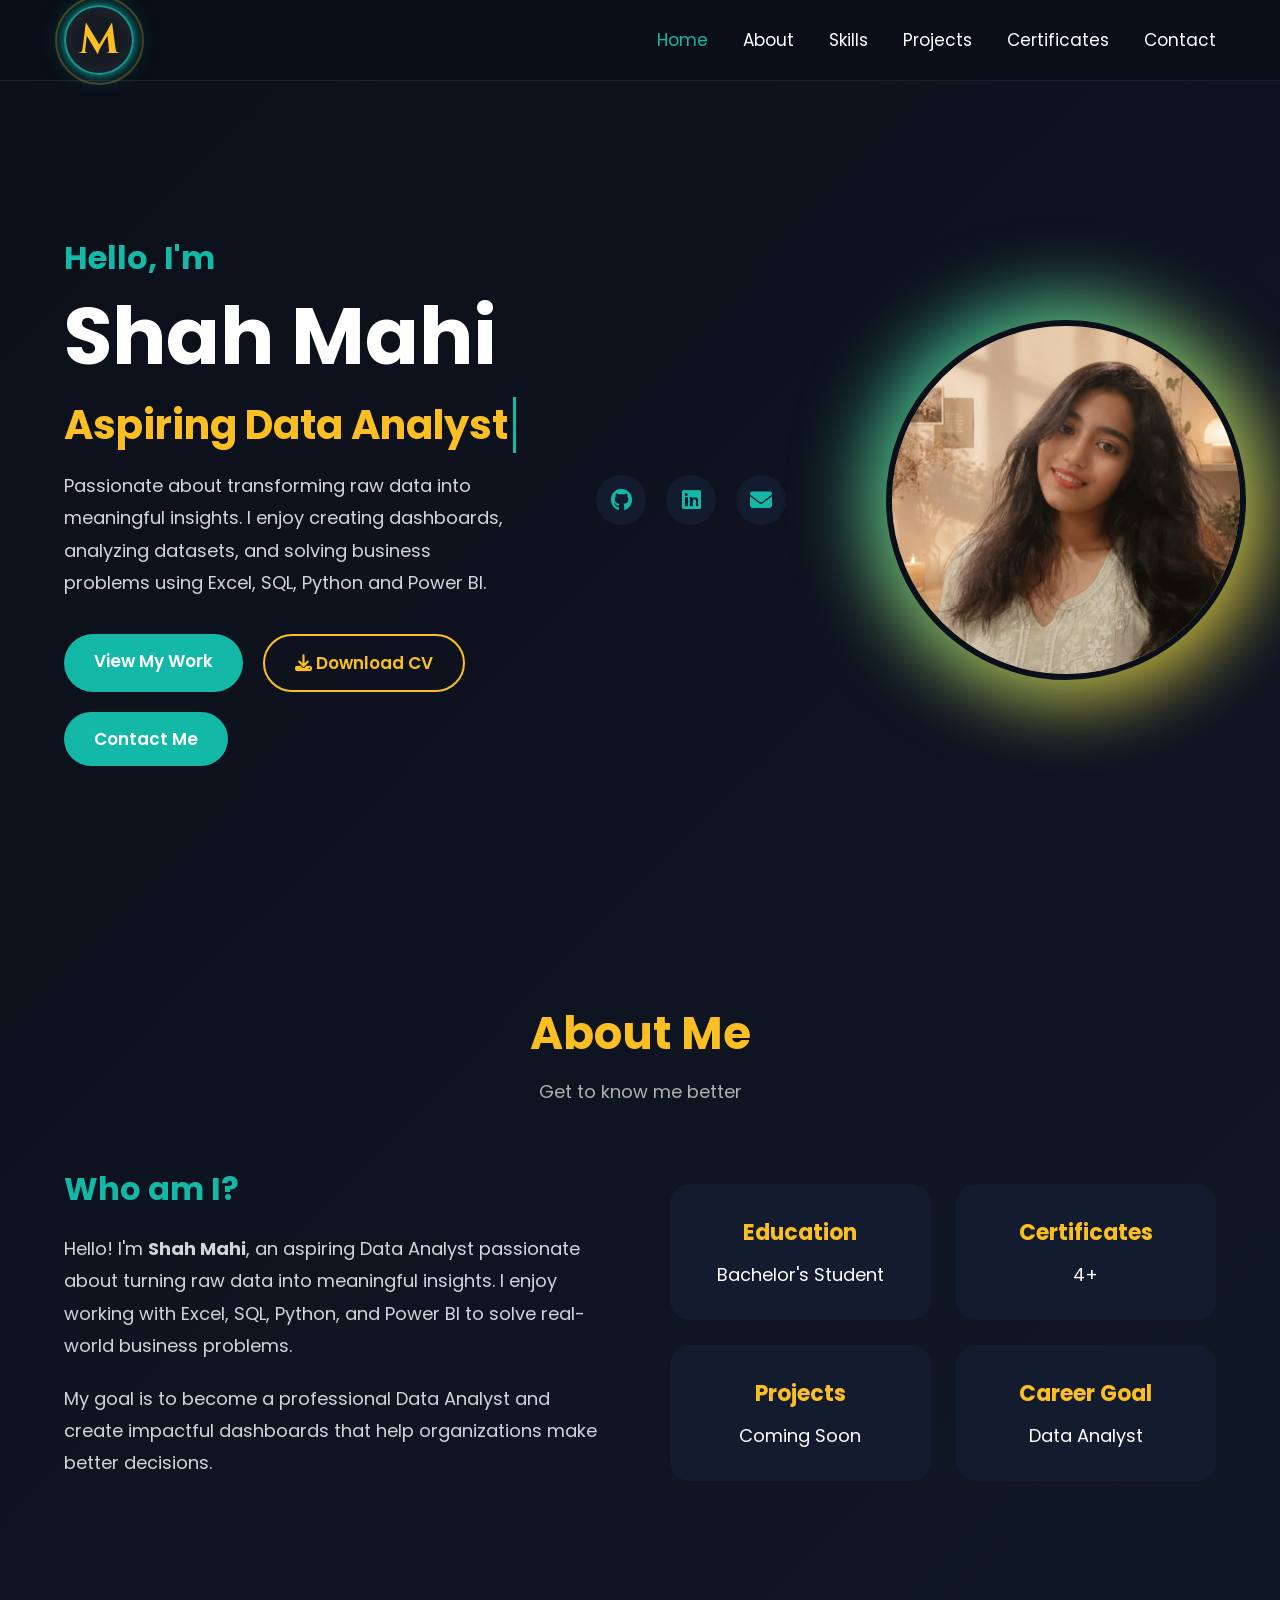
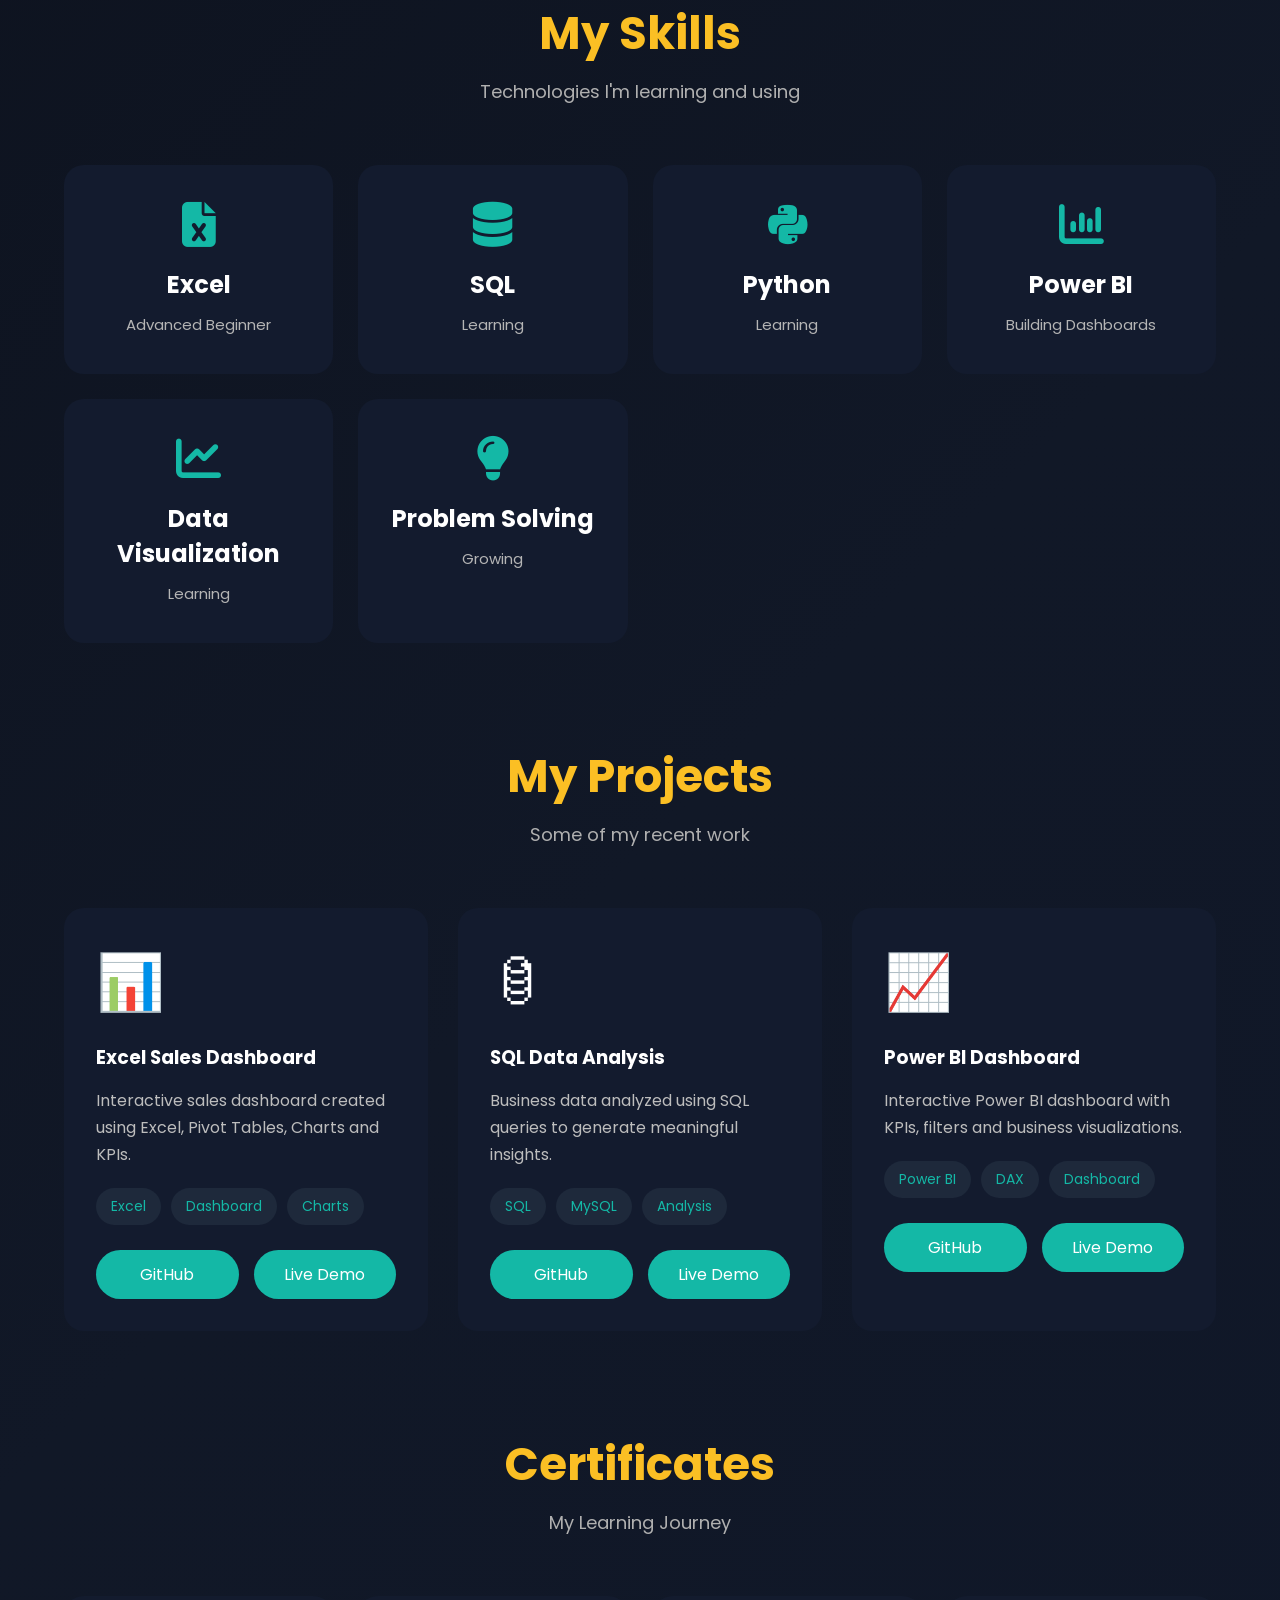
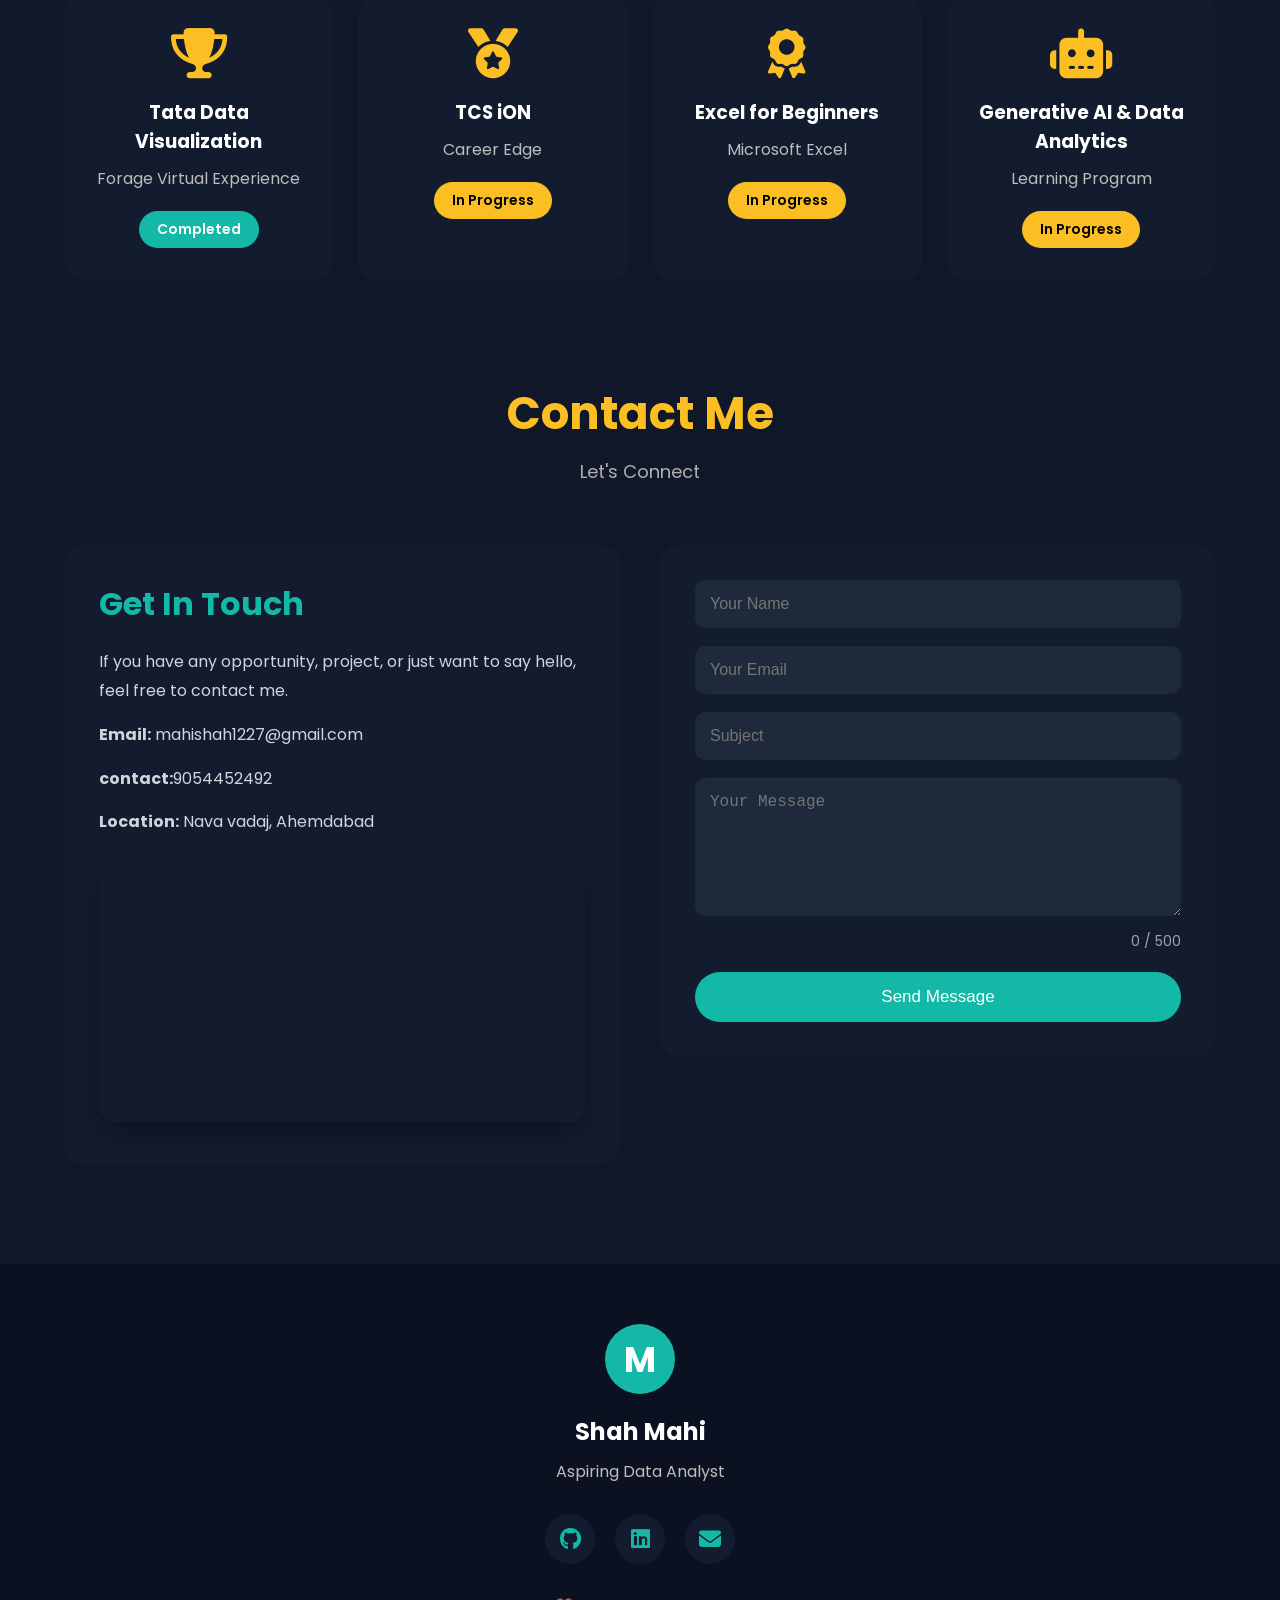
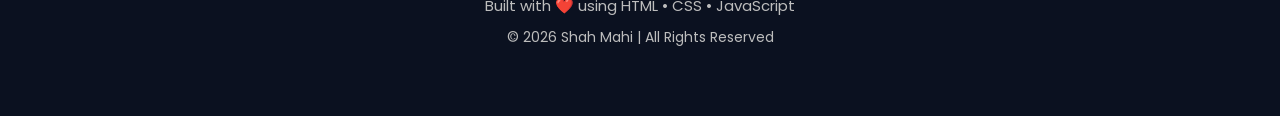
==== index.html @ 9eb61027 "Add files via upload Initial Portfolio" ====
<!DOCTYPE html>
<html lang="en">

<head>
    <link rel="stylesheet"
href="https://cdnjs.cloudflare.com/ajax/libs/font-awesome/6.6.0/css/all.min.css">

    <meta charset="UTF-8">
    <meta name="viewport" content="width=device-width, initial-scale=1.0">

    <title>Shah Mahi | Portfolio</title>
    <link rel="icon" type="image/png" href="favicon.png">

    <link rel="stylesheet" href="style.css">

    <link rel="preconnect" href="https://fonts.googleapis.com">

    <link rel="preconnect" href="https://fonts.gstatic.com" crossorigin>

    <link href="https://fonts.googleapis.com/css2?family=Cinzel:wght@700&family=Poppins:wght@300;400;500;600;700&display=swap" rel="stylesheet">

</head>


<body>
    <!-- ========== LOADER ========== -->

<div id="loader">

    <div class="loader-logo">
        <span>M</span>
    </div>

</div>

<!-- ================= NAVBAR ================= -->

<header>

    <nav>

        <div class="logo">

            <span>M</span>

        </div>

        <ul>

            <li><a href="#home">Home</a></li>

            <li><a href="#about">About</a></li>

            <li><a href="#skills">Skills</a></li>

            <li><a href="#projects">Projects</a></li>

            <li><a href="#certificates">Certificates</a></li>

            <li><a href="#contact">Contact</a></li>

        </ul>

    </nav>

</header>

<!-- ================= HERO ================= -->

<section class="hero" id="home">

    <div class="hero-content">

        <h3>Hello, I'm</h3>

        <h1>Shah Mahi</h1>

        <h2>

            <span id="typing"></span>

        </h2>

        <p>

            Passionate about transforming raw data into meaningful insights.
            I enjoy creating dashboards, analyzing datasets, and solving
            business problems using Excel, SQL, Python and Power BI.

        </p>

        <div class="hero-btn">

            <a href="#projects" class="btn1">

                View My Work

            </a>
            <a href="Shah Mahi_Resume.pdf"
           
            class="btn2"
   download>
   <i class="fa-solid fa-download"></i> Download CV
</a>



            <a href="#contact" class="btn1">

                Contact Me

            </a>

        </div>

    </div>
    <div class="footer-social">

            <a href="https://github.com/MahiShah-01" target="_blank">
                <i class="fa-brands fa-github"></i>
            </a>

            <a href="https://www.linkedin.com/in/mahi-shah-472129420" target="_blank">
                <i class="fa-brands fa-linkedin"></i>
            </a>

            <a href="mailto:mahishah1227@gmail.com">
                <i class="fa-solid fa-envelope"></i>
            </a>

        </div>



    <div class="hero-image">

        <div class="image-box">

            <div class="ring"></div>

            <img src="profile.jpeg" alt="profile">
        

        </div>

    </section>
<!-- ================= ABOUT ================= -->

<section id="about" class="about">

    <div class="section-title">
        <h2>About Me</h2>
        <p>Get to know me better</p>
    </div>

    <div class="about-container">

        <div class="about-text">

            <h3>Who am I?</h3>

            <p>
                Hello! I'm <strong>Shah Mahi</strong>, an aspiring Data Analyst
                passionate about turning raw data into meaningful insights.
                I enjoy working with Excel, SQL, Python, and Power BI to
                solve real-world business problems.
            </p>

            <p>
                My goal is to become a professional Data Analyst and create
                impactful dashboards that help organizations make better
                decisions.
            </p>

        </div>

        <div class="about-info">

            <div class="info-card">
                <h4>Education</h4>
                <p>Bachelor's Student</p>
            </div>

            <div class="info-card">
                <h4>Certificates</h4>
                <p>4+</p>
            </div>

            <div class="info-card">
                <h4>Projects</h4>
                <p>Coming Soon</p>
            </div>

            <div class="info-card">
                <h4>Career Goal</h4>
                <p>Data Analyst</p>
            </div>

        </div>

    </div>

</section>

<!-- ================= SKILLS ================= -->

<section id="skills" class="skills">

    <div class="section-title">
        <h2>My Skills</h2>
        <p>Technologies I'm learning and using</p>
    </div>

    <div class="skills-container">

        <div class="skill-card">
            <i class="fa-solid fa-file-excel"></i>
            <h3>Excel</h3>
            <span>Advanced Beginner</span>
        </div>

        <div class="skill-card">
            <i class="fa-solid fa-database"></i>
            <h3>SQL</h3>
            <span>Learning</span>
        </div>

        <div class="skill-card">
            <i class="fa-brands fa-python"></i>
            <h3>Python</h3>
            <span>Learning</span>
        </div>

        <div class="skill-card">
            <i class="fa-solid fa-chart-column"></i>
            <h3>Power BI</h3>
            <span>Building Dashboards</span>
        </div>

        <div class="skill-card">
            <i class="fa-solid fa-chart-line"></i>
            <h3>Data Visualization</h3>
            <span>Learning</span>
        </div>

        <div class="skill-card">
            <i class="fa-solid fa-lightbulb"></i>
            <h3>Problem Solving</h3>
            <span>Growing</span>
        </div>

    </div>

</section>
<!-- ================= PROJECTS ================= -->

<section id="projects" class="projects">

    <div class="section-title">
        <h2>My Projects</h2>
        <p>Some of my recent work</p>
    </div>

    <div class="projects-container">

        <div class="project-card">

            <div class="project-icon">
                📊
            </div>

            <h3>Excel Sales Dashboard</h3>

            <p>
                Interactive sales dashboard created using Excel,
                Pivot Tables, Charts and KPIs.
            </p>

            <div class="tech-stack">
                <span>Excel</span>
                <span>Dashboard</span>
                <span>Charts</span>
            </div>

            <div class="project-btns">
                <a href="#">GitHub</a>
                <a href="#">Live Demo</a>
            </div>

        </div>

        <div class="project-card">

            <div class="project-icon">
                🛢
            </div>

            <h3>SQL Data Analysis</h3>

            <p>
                Business data analyzed using SQL queries to
                generate meaningful insights.
            </p>

            <div class="tech-stack">
                <span>SQL</span>
                <span>MySQL</span>
                <span>Analysis</span>
            </div>

            <div class="project-btns">
                <a href="#">GitHub</a>
                <a href="#">Live Demo</a>
            </div>

        </div>

        <div class="project-card">

            <div class="project-icon">
                📈
            </div>

            <h3>Power BI Dashboard</h3>

            <p>
                Interactive Power BI dashboard with KPIs,
                filters and business visualizations.
            </p>

            <div class="tech-stack">
                <span>Power BI</span>
                <span>DAX</span>
                <span>Dashboard</span>
            </div>

            <div class="project-btns">
                <a href="#">GitHub</a>
                <a href="#">Live Demo</a>
            </div>

        </div>

    </div>

</section>
<!-- ================= CERTIFICATES ================= -->
<section id="certificates" class="certificates">

    <div class="section-title">
        <h2>Certificates</h2>
        <p>My Learning Journey</p>
    </div>

    <div class="certificate-container">

        <div class="certificate-card">
            <i class="fa-solid fa-trophy"></i>
            <h3>Tata Data Visualization</h3>
            <p>Forage Virtual Experience</p>
            <span class="badge completed">Completed</span>
        </div>

        <div class="certificate-card">
            <i class="fa-solid fa-medal"></i>
            <h3>TCS iON</h3>
            <p>Career Edge</p>
            <span class="badge progress">In Progress</span>
        </div>

        <div class="certificate-card">
            <i class="fa-solid fa-award"></i>
            <h3>Excel for Beginners</h3>
            <p>Microsoft Excel</p>
            <span class="badge progress">In Progress</span>
        </div>

        <div class="certificate-card">
            <i class="fa-solid fa-robot"></i>
            <h3>Generative AI & Data Analytics</h3>
            <p>Learning Program</p>
            <span class="badge progress">In Progress</span>
        </div>

    </div>

</section>
<!-- ================= CONTACT ================= -->

<section id="contact" class="contact">

    <div class="section-title">
        <h2>Contact Me</h2>
        <p>Let's Connect</p>
    </div>

    <div class="contact-container">

        <div class="contact-info">

            <h3>Get In Touch</h3>

            <p>If you have any opportunity, project, or just want to say hello, feel free to contact me.</p>

            <div class="contact-details">

                <p><strong>Email:</strong> mahishah1227@gmail.com </p>
                <p><strong>contact:</strong>9054452492</p>
                 <p><strong>Location:</strong> Nava vadaj, Ahemdabad</p>

               <div class="contact-map">
                <iframe
    src="https://www.google.com/maps/embed?pb=!1m18!1m12!1m3!1d14683.046063386959!2d72.55509279331186!3d23.069203266254007!2m3!1f0!2f0!3f0!3m2!1i1024!2i768!4f13.1!3m3!1m2!1s0x395e837dd0b01659%3A0x49145d3bc6edefea!2sNava%20Vadaj%2C%20Ahmedabad%2C%20Gujarat!5e0!3m2!1sen!2sin!4v1783709997104!5m2!1sen!2sin"
    width="100%"
    height="250"
    style="border:0; border-radius:15px;"
    allowfullscreen=""
    loading="lazy"
    referrerpolicy="strict-origin-when-cross-origin">
</iframe>

</div>

            </div>

        </div>

        <div class="contact-form">

            <form>

    <input type="text"
           placeholder="Your Name"
           maxlength="40"
           required>

    <input type="email"
           placeholder="Your Email"
           required>

    <input type="text"
           placeholder="Subject"
           maxlength="80"
           required>

    <textarea
        placeholder="Your Message"
        rows="6"
        maxlength="500"
        required></textarea>
        <p id="charCount">0 / 500</p>

    <button type="submit">Send Message</button>

</form>

        </div>

    </div>

</section>

<!-- ================= FOOTER ================= -->

<footer class="footer">

    <div class="footer-content">

        <div class="footer-logo">
            <span>M</span>
        </div>

        <h2>Shah Mahi</h2>

        <p>Aspiring Data Analyst</p>

        <div class="footer-social">

            <a href="https://github.com/MahiShah-01" target="_blank">
                <i class="fa-brands fa-github"></i>
            </a>

            <a href="https://www.linkedin.com/in/mahi-shah-472129420" target="_blank">
                <i class="fa-brands fa-linkedin"></i>
            </a>

            <a href="mailto:mahishah1227@gmail.com">
                <i class="fa-solid fa-envelope"></i>
            </a>

        </div>

        <p class="made">
            Built with ❤️ using HTML • CSS • JavaScript
        </p>

        <p class="copyright">
            © 2026 Shah Mahi | All Rights Reserved
        </p>

    </div>

</footer>
<button id="topBtn">
↑
</button>


<script src="script.js"></script>
</body>

</html>
---- style.css ----
/* ====================================
   GOOGLE FONT
==================================== */

@import url('https://fonts.googleapis.com/css2?family=Cinzel:wght@700&family=Poppins:wght@300;400;500;600;700&display=swap');

/* ====================================
   RESET
==================================== */

*{
    margin:0;
    padding:0;
    box-sizing:border-box;
    scroll-behavior:smooth;
}

body{

    font-family:'Poppins',sans-serif;
    background:#0B0F19;
    color:white;
    overflow-x:hidden;

}

a{

    text-decoration:none;

}

ul{

    list-style:none;

}
/* ====================================
   NAVBAR
==================================== */

header{

    width:100%;
    position:fixed;
    top:0;
    left:0;
    z-index:1000;
    background:rgba(11,15,25,.90);
    backdrop-filter:blur(10px);
     border-bottom:1px solid rgba(255,255,255,.08);

}

nav{

    width:90%;
    margin:auto;
    height:80px;

    display:flex;
    justify-content:space-between;
    align-items:center;

}
.logo span{
    width:70px;
    height:70px;

    display:flex;
    justify-content:center;
    align-items:center;

    font-family:'Cinzel', serif;
    font-size:42px;
    font-weight:700;

    color:#FBBF24;

    border-radius:50%;

    background:rgba(255,255,255,.05);

    border:2px solid rgba(20,184,166,.8);

    backdrop-filter:blur(8px);

    box-shadow:
        0 0 10px rgba(20,184,166,.7),
        0 0 25px rgba(20,184,166,.4),
        inset 0 0 15px rgba(255,255,255,.08);

    transition:.4s ease;
}
.logo span:hover{

    transform:scale(1.08) rotate(8deg);

    color:#fff;

    border-color:#FBBF24;

    box-shadow:
        0 0 15px #14B8A6,
        0 0 35px #14B8A6,
        0 0 55px #FBBF24;

}
.logo span::before{

    content:"";

    position:absolute;

    width:85px;
    height:85px;

    border-radius:50%;

    border:2px solid rgba(251,191,36,.25);

    animation:pulseLogo 2.5s infinite;

}
@keyframes pulseLogo{

    0%{
        transform:scale(1);
        opacity:1;
    }

    100%{
        transform:scale(1.3);
        opacity:0;
    }

}

nav ul{

    display:flex;
    gap:35px;

}

nav ul li a{

    color:white;
    font-size:17px;
    transition:.3s;

}

nav ul li a:hover{

    color:#14B8A6;

}
/* ==========================
   HERO SECTION
========================== */

.hero{
    min-height:100vh;
    width:90%;
    margin:auto;
    display:flex;
    justify-content:space-between;
    align-items:center;
    gap:60px;
    padding-top:100px;
}

.hero-content{
    flex:1;
}

.hero-content h3{
    color:#14B8A6;
    font-size:32px;
    margin-bottom:10px;
}

.hero-content h1{
    font-size:75px;
    line-height:1.1;
    margin-bottom:15px;
}

.hero-content h2{
    color:#FBBF24;
    font-size:40px;
    height:55px;
    margin-bottom:20px;
}

.hero-content p{
    color:#cfcfcf;
    font-size:20px;
    line-height:1.8;
    max-width:650px;
}

.hero-image{
    flex:1;
    display:flex;
    justify-content:center;
}
/* ==========================
   HERO BUTTONS
========================== */

.hero-btn{
    display: flex;
    gap: 20px;
    margin-top: 35px;
    flex-wrap: wrap;
}

.btn1,
.btn2{
    display: inline-block;
    padding: 14px 30px;
    border-radius: 50px;
    font-size: 17px;
    font-weight: 600;
    transition: 0.3s ease;
}

.btn1{
    background: #14B8A6;
    color: white;
}

.btn1:hover{
    background: #0D9488;
    transform: translateY(-3px);
    box-shadow: 0 0 20px rgba(20,184,166,0.6);
}

.btn2{
    border: 2px solid #FBBF24;
    color: #FBBF24;
}

.btn2:hover{
    background: #FBBF24;
    color: #0B0F19;
    transform: translateY(-3px);
    box-shadow: 0 0 20px rgba(251,191,36,0.6);
}
/* ==========================
   HERO SECTION
========================== */

.hero{
    min-height:100vh;
    width:90%;
    margin:auto;
    display:flex;
    justify-content:space-between;
    align-items:center;
    gap:80px;
    padding-top:100px;
}

.hero-content{
    flex:1;
}

.hero-content h3{
    color:#14B8A6;
    font-size:32px;
    margin-bottom:10px;
}

.hero-content h1{
    font-size:80px;
    line-height:1.1;
    margin-bottom:15px;
}

.hero-content h2{
    color:#FBBF24;
    font-size:40px;
    height:55px;
    margin-bottom:20px;
}

.hero-content p{
    color:#d1d5db;
    font-size:18px;
    line-height:1.8;
    max-width:600px;
}
/* ==========================
   HERO IMAGE
========================== */

.hero-image{
    flex:1;
    display:flex;
    justify-content:center;
    align-items:center;
}

.image-box{

    position:relative;
    width:400px;
    height:400px;
}
.ring{

    position:absolute;
    width:100%;
    height:100%;
    border-radius:50%;

    background:linear-gradient(135deg,#14B8A6,#FBBF24);

    filter:blur(35px);

    animation:rotate 8s linear infinite;

}
.image-box img{

    position:absolute;

    width:360px;
    height:360px;

    border-radius:50%;

    object-fit:cover;

    top:20px;
    left:20px;

    border:6px solid #0B0F19;

}
@keyframes rotate{

    from{

        transform:rotate(0deg);

    }

    to{

        transform:rotate(360deg);

    }

}
body{
    background: linear-gradient(135deg,#0B0F19,#111827,#0F172A);
}
/* ==========================
   TYPING TEXT
========================== */

#typing{
    color:#FBBF24;
    border-right:3px solid #14B8A6;
    padding-right:5px;
    white-space:nowrap;
    animation:blink .8s infinite;
}

@keyframes blink{

    50%{
        border-color:transparent;
    }

}
/* ==========================
   HERO ANIMATION
========================== */

.hero-content{
    animation:fadeLeft 1s ease;
}

.hero-image{
    animation:fadeRight 1s ease;
}

@keyframes fadeLeft{

    from{
        opacity:0;
        transform:translateX(-60px);
    }

    to{
        opacity:1;
        transform:translateX(0);
    }

}

@keyframes fadeRight{

    from{
        opacity:0;
        transform:translateX(60px);
    }

    to{
        opacity:1;
        transform:translateX(0);
    }

}
.image-box{
    animation:float 4s ease-in-out infinite;
}

@keyframes float{

    0%{
        transform:translateY(0);
    }

    50%{
        transform:translateY(-15px);
    }

    100%{
        transform:translateY(0);
    }

}
/* ==========================
   ABOUT SECTION
========================== */

.about{

    width:90%;
    margin:100px auto;

}

.section-title{

    text-align:center;
    margin-bottom:60px;

}

.section-title h2{

    font-size:45px;
    color:#FBBF24;
    margin-bottom:10px;

}

.section-title p{

    color:#b0b0b0;
    font-size:18px;

}

.about-container{

    display:flex;
    justify-content:space-between;
    align-items:center;
    gap:60px;
    flex-wrap:wrap;

}

.about-text{

    flex:1;
}

.about-text h3{

    font-size:32px;
    color:#14B8A6;
    margin-bottom:20px;

}

.about-text p{

    font-size:18px;
    line-height:1.8;
    color:#d1d5db;
    margin-bottom:20px;

}
.about-info{

    flex:1;

    display:grid;
    grid-template-columns:repeat(2,1fr);
    gap:25px;

}

.info-card{

    background:#131B2E;
    padding:30px;
    border-radius:20px;
    text-align:center;
    transition:.4s;

    border:2px solid transparent;

}

.info-card h4{

    color:#FBBF24;
    margin-bottom:12px;
    font-size:22px;

}

.info-card p{

    color:white;
    font-size:18px;

}

.info-card:hover{

    transform:translateY(-10px);

    border-color:#14B8A6;

    box-shadow:0 0 25px rgba(20,184,166,.5);

}
.about{

    animation:fadeUp 1s ease;

}

@keyframes fadeUp{

    from{

        opacity:0;
        transform:translateY(60px);

    }

    to{

        opacity:1;
        transform:translateY(0);

    }

}
/* ==========================
   SKILLS SECTION
========================== */

.skills{
    width:90%;
    margin:100px auto;
}

.skills-container{
    display:grid;
    grid-template-columns:repeat(3,1fr);
    gap:30px;
    margin-top:50px;
}

.skill-card{
    background:#131B2E;
    padding: 45px;
    border-radius:20px;
    text-align:center;
    transition:0.4s ease;
    border:2px solid transparent;
}
.skill-card h3{
    color:white;
    font-size:30px;
}
.skill-card:hover{
    transform:translateY(-12px) scale(1.03);
    border:2px solid #14B8A6;
    box-shadow:
        0 0 20px rgba(20,184,166,.5),
        0 0 40px rgba(251,191,36,.2);
}

/*=========================
      PROJECTS
==========================*/

.projects{
    width:90%;
    margin:100px auto;
}

.projects-container{
    display:grid;
    grid-template-columns:repeat(auto-fit,minmax(320px,1fr));
    gap:30px;
}

.project-card{

    background:#131B2E;
    padding:30px;
    border-radius:20px;
    transition:.4s;
    border:2px solid transparent;

}

.project-card:hover{

    transform:translateY(-10px);
    border-color:#14B8A6;
    box-shadow:0 0 25px rgba(20,184,166,.35);

}

.project-icon{

    font-size:55px;
    margin-bottom:20px;

}

.project-card h3{

    color:white;
    margin-bottom:15px;

}

.project-card p{

    color:#bdbdbd;
    line-height:1.7;

}

.tech-stack{

    display:flex;
    flex-wrap:wrap;
    gap:10px;
    margin:20px 0;

}

.tech-stack span{

    background:#1E293B;
    color:#14B8A6;
    padding:8px 15px;
    border-radius:30px;
    font-size:14px;

}

.project-btns{

    display:flex;
    gap:15px;
    margin-top:25px;

}

.project-btns a{

    flex:1;
    text-align:center;
    text-decoration:none;
    padding:12px;
    border-radius:30px;
    background:#14B8A6;
    color:white;
    transition:.3s;

}

.project-btns a:hover{

    background:#FBBF24;
    color:black;

}
/* ==========================
   CONTACT SECTION
========================== */

.contact{
    width:90%;
    margin:100px auto;
}

.contact-container{
    display:flex;
    justify-content:space-between;
    gap:50px;
    flex-wrap:wrap;
}

.contact-info,
.contact-form{
    flex:1;
}

.contact-info h3{
    color:#FBBF24;
    font-size:32px;
    margin-bottom:20px;
}

.contact-info p{
    color:#d1d5db;
    line-height:1.8;
    margin-bottom:15px;
}

.contact-form input,
.contact-form textarea{

    width:100%;
    padding:15px;
    margin-bottom:20px;
    border:none;
    outline:none;
    border-radius:10px;
    background:#131B2E;
    color:white;

}

.contact-form button{

    background:#14B8A6;
    color:white;
    border:none;
    padding:15px 35px;
    border-radius:50px;
    cursor:pointer;
    font-size:16px;
    transition:.3s;

}

.contact-form button:hover{

    background:#FBBF24;
    color:#0B0F19;

}
/* ==========================
   FOOTER
========================== */

footer{

    text-align:center;
    padding:40px;
    background:#131B2E;
    margin-top:80px;

}

footer h2{

    color:#FBBF24;
    margin-bottom:10px;

}

footer p{

    color:#cfcfcf;
    margin:8px 0;

}
/* ==========================
   BACK TO TOP BUTTON
========================== */

#topBtn{

    position:fixed;

    bottom:30px;
    right:30px;

    width:50px;
    height:50px;

    border:none;
    border-radius:50%;

    background:#14B8A6;
    color:white;

    font-size:22px;

    cursor:pointer;

    display:none;

    transition:.4s;

    z-index:999;

    box-shadow:0 0 20px rgba(20,184,166,.5);

}

#topBtn:hover{

    background:#FBBF24;

    color:#0B0F19;

    transform:scale(1.1);

}
nav ul li a.active{

    color:#14B8A6;

}
.btn1:active,
.btn2:active{

    transform:scale(.95);

}
/* ==========================
   RESPONSIVE
========================== */

@media (max-width:992px){

    .hero{
        flex-direction:column-reverse;
        text-align:center;
        padding-top:120px;
    }

    .hero-content p{
        margin:auto;
    }

    .about-container,
    .contact-container{
        flex-direction:column;
    }

    .skills-container,
    .projects-container,
    .certificate-container{
        grid-template-columns:1fr;
    }

    nav ul{
        gap:18px;
    }

    .hero-content h1{
        font-size:55px;
    }

    .hero-content h2{
        font-size:30px;
    }

    .image-box{
        width:300px;
        height:300px;
    }

    .image-box img{
        width:260px;
        height:260px;
    }

}
#charCount{
    text-align:right;
    color:#9CA3AF;
    font-size:14px;
    margin-top:-10px;
    margin-bottom:20px;
}
.contact-info iframe{
    width:100%;
    height:250px;
    border:none;
    border-radius:15px;
    margin-top:20px;
    box-shadow:0 10px 25px rgba(0,0,0,0.3);
}
/*=========================
        FOOTER
==========================*/

.footer{

    background:#0B1120;
    padding:60px 20px;
    text-align:center;

}

.footer-logo{

    width:70px;
    height:70px;
    margin:auto;
    border-radius:50%;
    background:#14B8A6;

    display:flex;
    justify-content:center;
    align-items:center;

    font-size:35px;
    font-weight:bold;
    color:white;
    margin-bottom:20px;

}

.footer h2{

    color:white;
    margin-bottom:10px;

}

.footer p{

    color:#bdbdbd;

}

.footer-social{

    display:flex;
    justify-content:center;
    gap:20px;
    margin:30px 0;

}

.footer-social a{

    width:50px;
    height:50px;
    border-radius:50%;
    background:#131B2E;

    display:flex;
    justify-content:center;
    align-items:center;

    color:#14B8A6;
    font-size:22px;

    transition:.3s;

}

.footer-social a:hover{

    background:#14B8A6;
    color:white;
    transform:translateY(-6px);

}

.made{

    margin-top:20px;
    font-size:15px;

}

.copyright{

    margin-top:10px;
    font-size:14px;

}
/*==========================
        LOADER
==========================*/

#loader{

    position:fixed;

    top:0;

    left:0;

    width:100%;

    height:100vh;

    background:#090f1d;

    display:flex;

    justify-content:center;

    align-items:center;

    z-index:9999;

    transition:opacity .8s ease;

}

.loader-logo{

    width:130px;

    height:130px;

    border-radius:50%;

    border:3px solid #14b8a6;

    display:flex;

    justify-content:center;

    align-items:center;

    box-shadow:
    0 0 20px #14b8a6,
    0 0 45px rgba(20,184,166,.6);

    animation:pulse 2s infinite;

}

.loader-logo span{

    font-size:70px;

    font-weight:700;

    color:#fbbf24;

}

@keyframes pulse{

    0%{

        transform:scale(1);

    }

    50%{

        transform:scale(1.1);

    }

    100%{

        transform:scale(1);

    }

}
/* ==========================
   SKILLS
========================== */

.skills{
    width:90%;
    margin:100px auto;
}

.skills-container{
    display:grid;
    grid-template-columns:repeat(auto-fit,minmax(220px,1fr));
    gap:25px;
}

.skill-card{

    background:#131B2E;
    padding:35px 20px;
    border-radius:20px;
    text-align:center;
    transition:.4s;
    border:2px solid transparent;

}

.skill-card i{

    font-size:45px;
    color:#14B8A6;
    margin-bottom:20px;

}

.skill-card h3{

    font-size:24px;
    margin-bottom:10px;
    color:#fff;

}

.skill-card span{

    color:#b5b5b5;
    font-size:15px;

}

.skill-card:hover{

    transform:translateY(-10px);
    border-color:#14B8A6;
    box-shadow:0 0 25px rgba(20,184,166,.45);

}

.skill-card:hover i{

    color:#FBBF24;
    transform:scale(1.15);
}
.hero-social{

    display:flex;
    gap:20px;
    margin-top:35px;

}

.hero-social a{

    width:50px;
    height:50px;

    display:flex;
    justify-content:center;
    align-items:center;

    border-radius:50%;
    background:#131B2E;

    color:#14B8A6;
    font-size:22px;

    transition:.4s;

}

.hero-social a:hover{

    background:#14B8A6;
    color:white;
    transform:translateY(-8px);
    box-shadow:0 0 20px rgba(20,184,166,.5);

}
/*=========================
    CERTIFICATES
==========================*/

.certificates{
    width:90%;
    margin:100px auto;
}

.certificate-container{
    display:grid;
    grid-template-columns:repeat(auto-fit,minmax(260px,1fr));
    gap:25px;
}

.certificate-card{

    background:#131B2E;
    padding:30px;
    border-radius:20px;
    text-align:center;
    transition:.4s;
    border:2px solid transparent;

}

.certificate-card:hover{

    transform:translateY(-10px);
    border-color:#FBBF24;
    box-shadow:0 0 25px rgba(251,191,36,.35);

}

.certificate-card i{

    font-size:50px;
    color:#FBBF24;
    margin-bottom:20px;

}

.certificate-card h3{

    color:white;
    margin-bottom:10px;

}

.certificate-card p{

    color:#bdbdbd;
    margin-bottom:20px;

}

.badge{

    display:inline-block;
    padding:8px 18px;
    border-radius:30px;
    font-size:14px;
    font-weight:600;

}

.completed{

    background:#14B8A6;
    color:white;

}

.progress{

    background:#FBBF24;
    color:black;

}
/*=========================
        CONTACT
==========================*/

.contact{
    width:90%;
    margin:100px auto;
}

.contact-container{

    display:grid;
    grid-template-columns:repeat(auto-fit,minmax(350px,1fr));
    gap:40px;
    align-items:start;

}

.contact-info{

    background:#131B2E;
    padding:35px;
    border-radius:20px;

}

.contact-info h3{

    color:#14B8A6;
    margin-bottom:20px;

}

.contact-info p{

    color:#d1d5db;
    line-height:1.8;
    margin-bottom:15px;

}

.contact-form{

    background:#131B2E;
    padding:35px;
    border-radius:20px;

}

.contact-form input,
.contact-form textarea{

    width:100%;
    padding:15px;
    margin-bottom:18px;
    border:none;
    border-radius:10px;
    background:#1E293B;
    color:white;
    font-size:16px;
    outline:none;

}

.contact-form input:focus,
.contact-form textarea:focus{

    border:2px solid #14B8A6;

}

.contact-form button{

    width:100%;
    padding:15px;
    border:none;
    border-radius:30px;
    background:#14B8A6;
    color:white;
    font-size:17px;
    cursor:pointer;
    transition:.3s;

}

.contact-form button:hover{

    background:#FBBF24;
    color:black;

}
/*=========================
      RESPONSIVE
==========================*/

@media (max-width:768px){

nav{

    flex-direction:column;
    gap:20px;

}

nav ul{

    flex-wrap:wrap;
    justify-content:center;

}

.hero{

    flex-direction:column-reverse;
    text-align:center;
    padding-top:120px;

}

.hero-btn{

    justify-content:center;
    flex-wrap:wrap;

}

.hero-social{

    justify-content:center;

}

.about-container,
.contact-container{

    grid-template-columns:1fr;

}

.projects-container,
.skills-container,
.certificate-container{

    grid-template-columns:1fr;

}

}
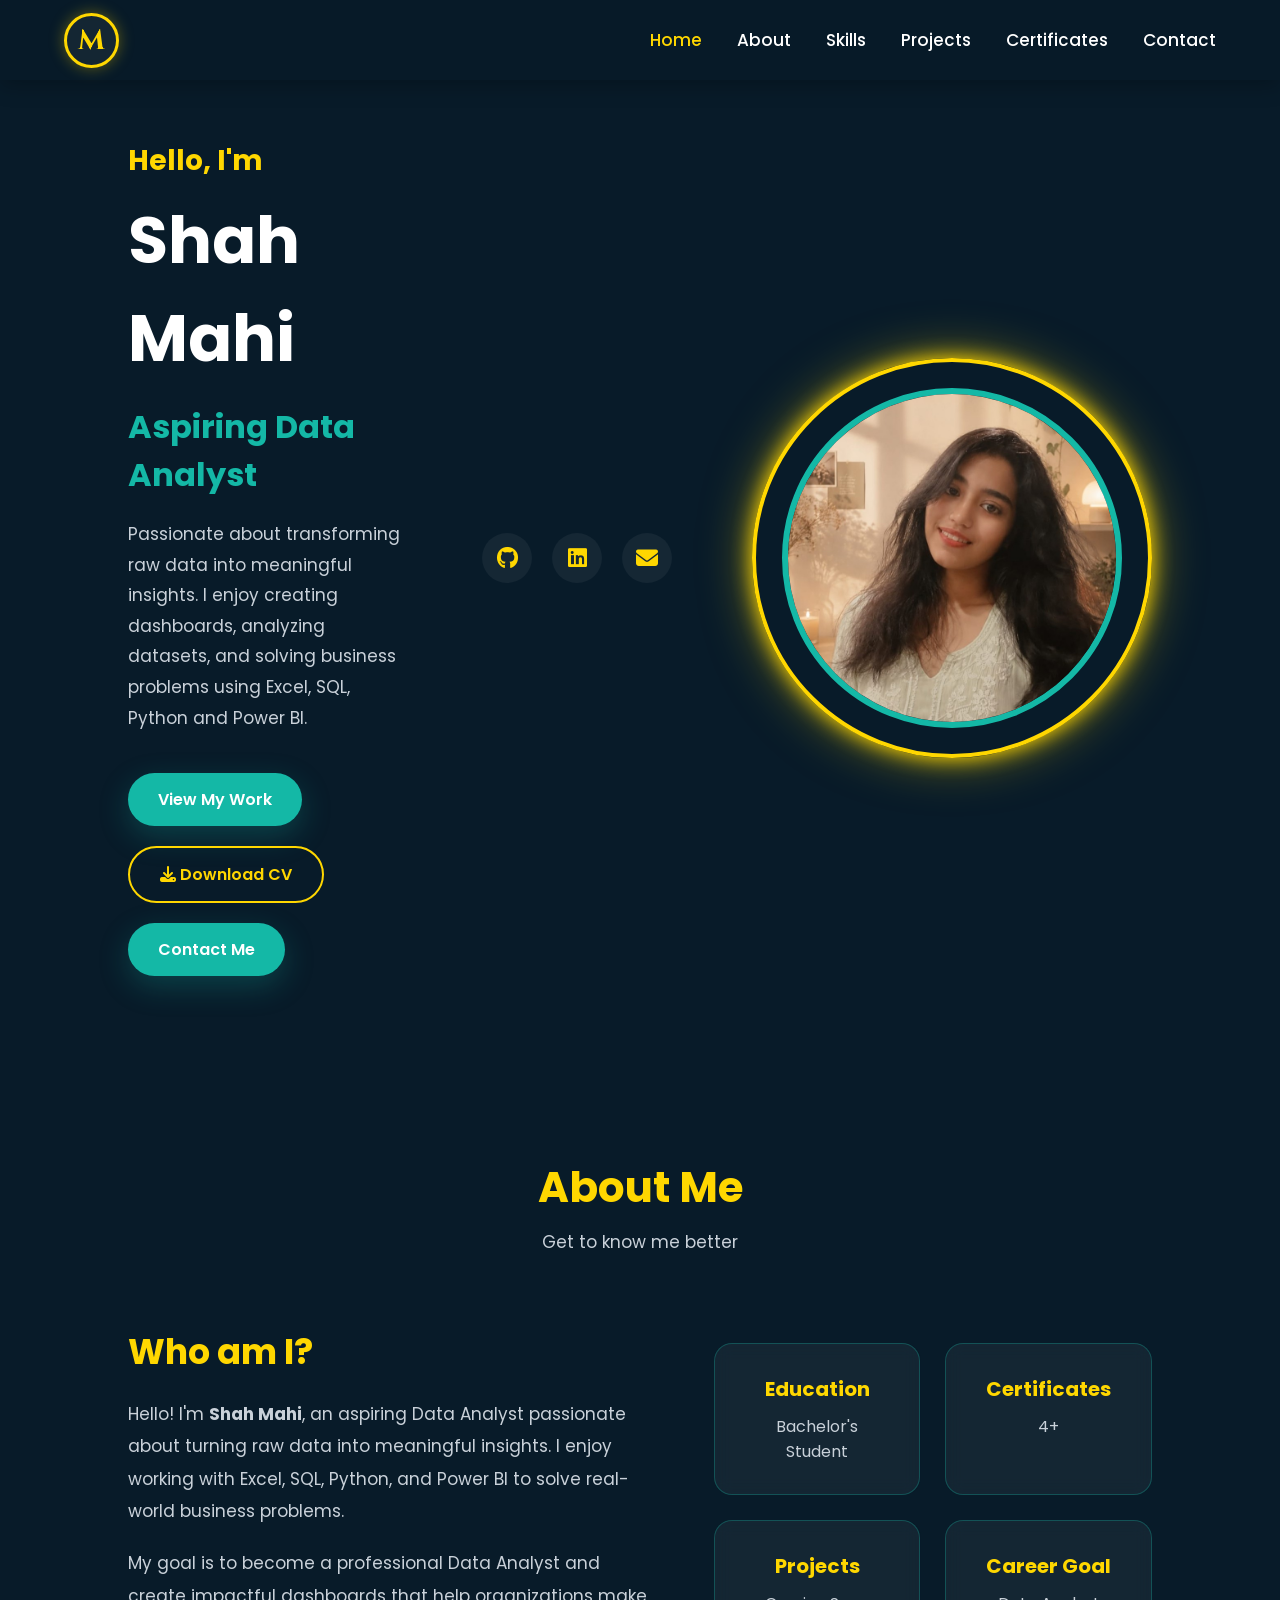
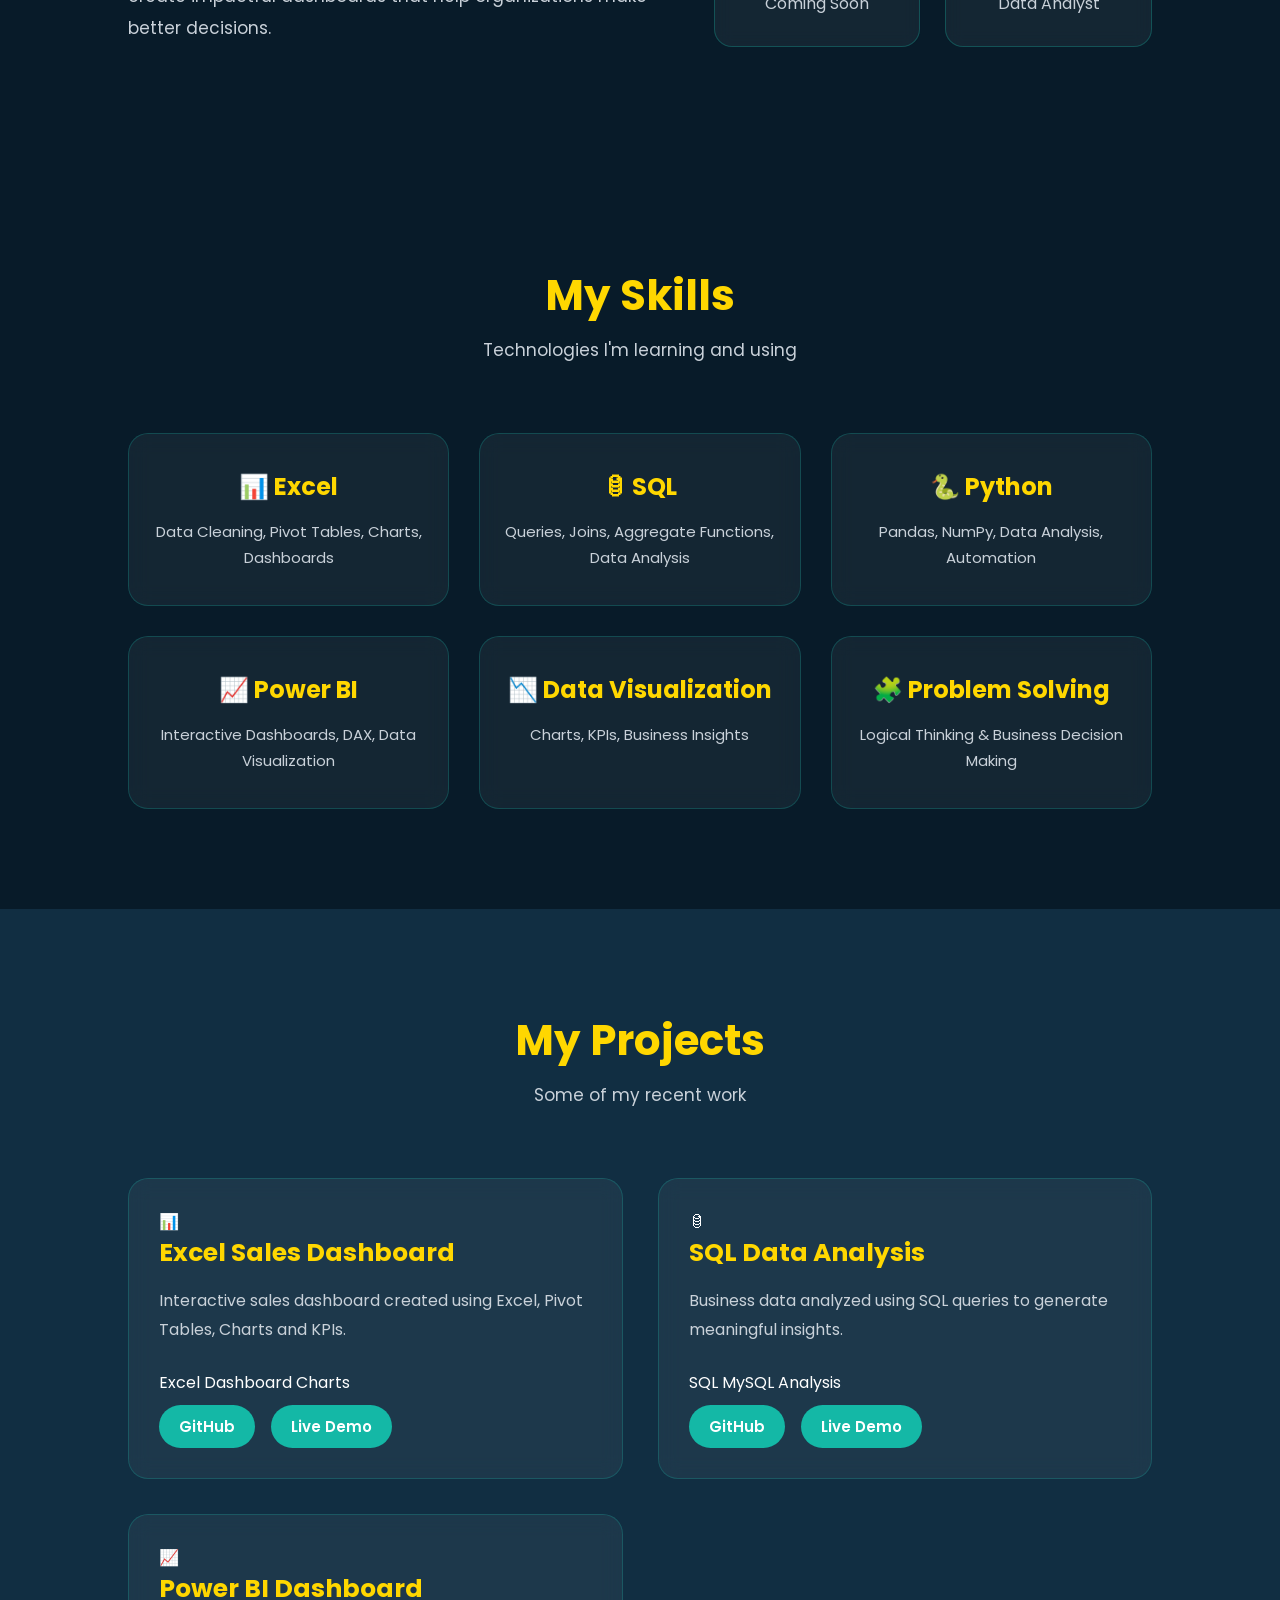
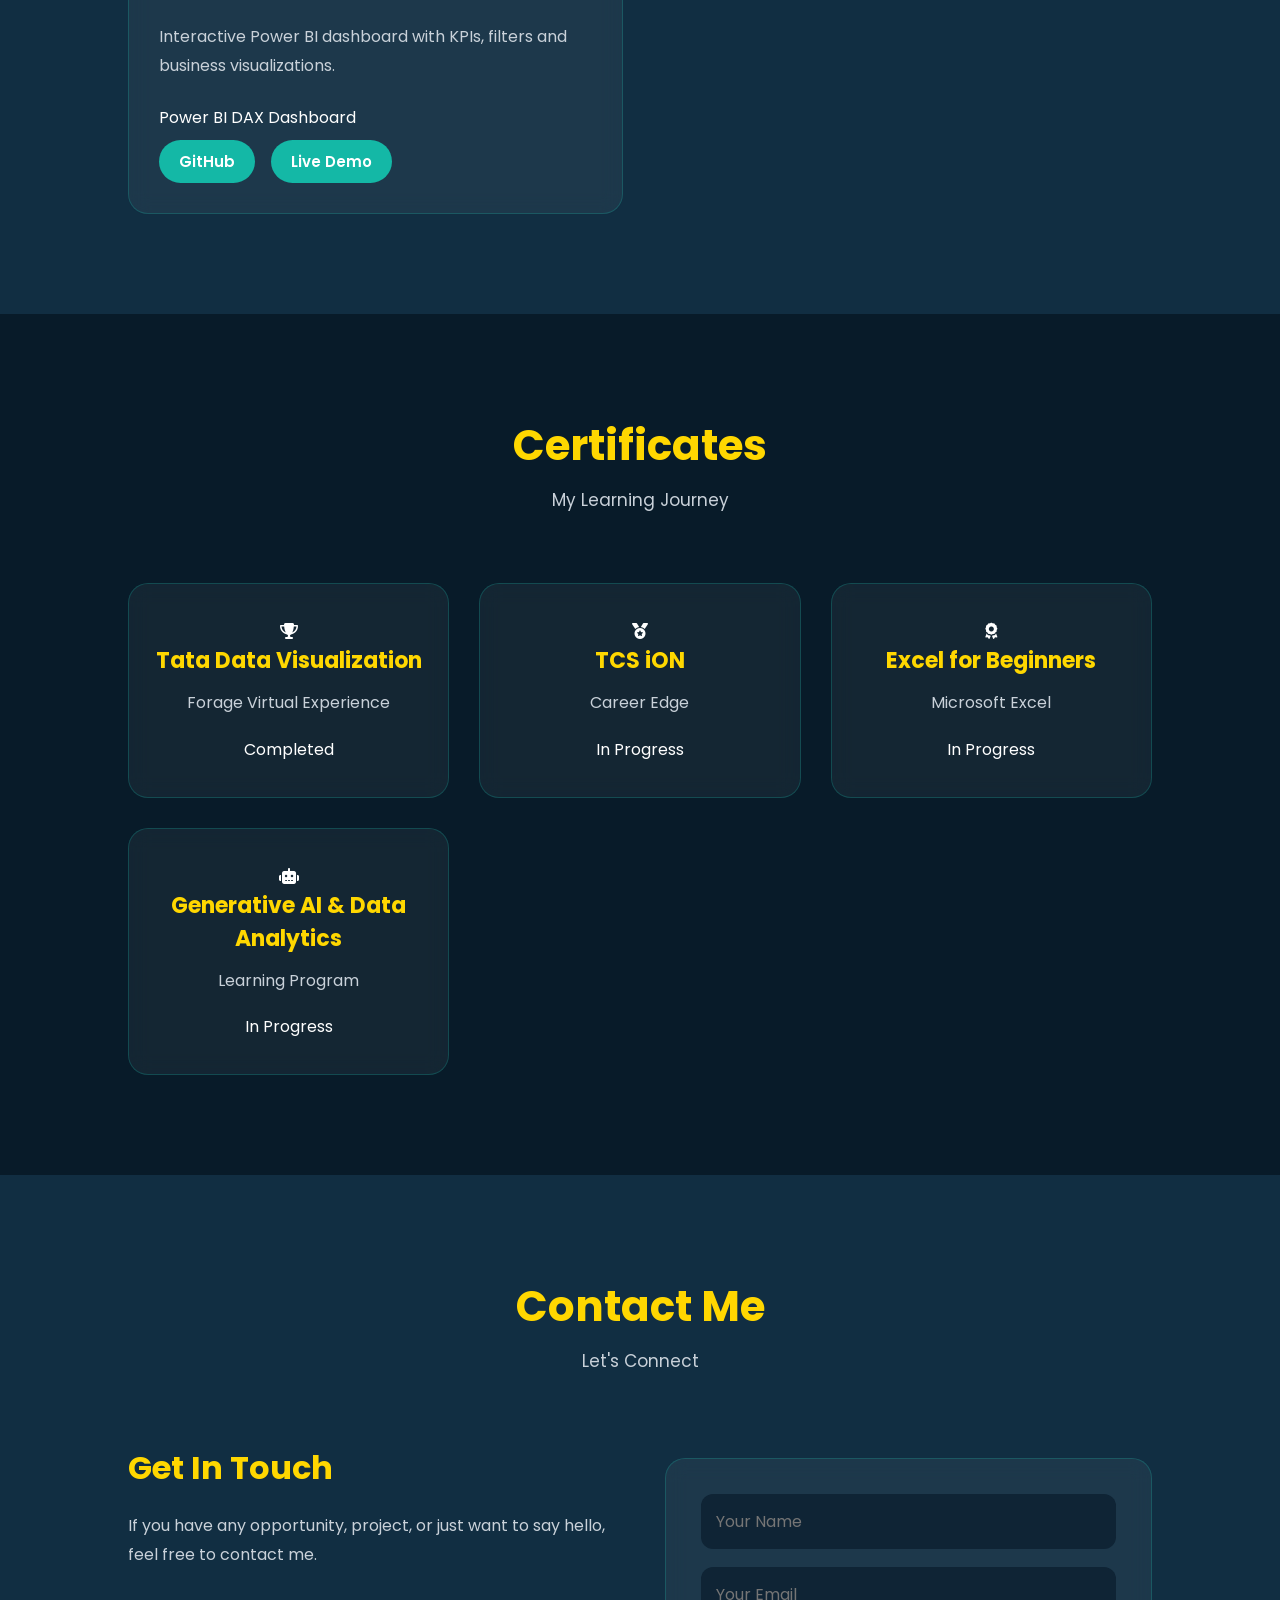
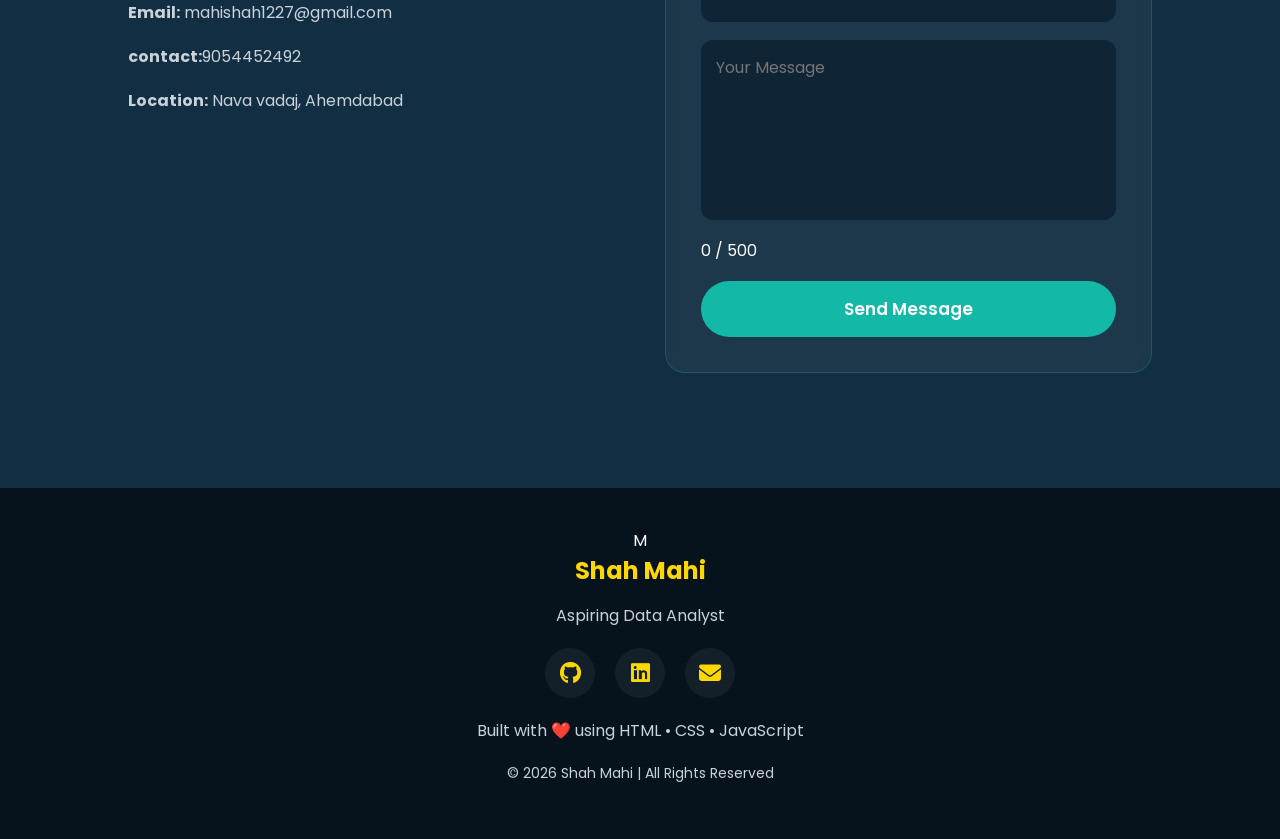
==== commit 6692895f: "Add files via upload" ====
--- a/index.html
+++ b/index.html
@@ -146,7 +146,7 @@
     </section>
 <!-- ================= ABOUT ================= -->
 
-<section id="about" class="about">
+<section id="about" class="scroll-mt-24">
 
     <div class="section-title">
         <h2>About Me</h2>
@@ -212,42 +212,36 @@
     </div>
 
     <div class="skills-container">
-
-        <div class="skill-card">
-            <i class="fa-solid fa-file-excel"></i>
-            <h3>Excel</h3>
-            <span>Advanced Beginner</span>
-        </div>
-
-        <div class="skill-card">
-            <i class="fa-solid fa-database"></i>
-            <h3>SQL</h3>
-            <span>Learning</span>
-        </div>
-
-        <div class="skill-card">
-            <i class="fa-brands fa-python"></i>
-            <h3>Python</h3>
-            <span>Learning</span>
-        </div>
-
-        <div class="skill-card">
-            <i class="fa-solid fa-chart-column"></i>
-            <h3>Power BI</h3>
-            <span>Building Dashboards</span>
-        </div>
-
-        <div class="skill-card">
-            <i class="fa-solid fa-chart-line"></i>
-            <h3>Data Visualization</h3>
-            <span>Learning</span>
-        </div>
-
-        <div class="skill-card">
-            <i class="fa-solid fa-lightbulb"></i>
-            <h3>Problem Solving</h3>
-            <span>Growing</span>
-        </div>
+<div class="skill-card">
+    <h3>📊 Excel</h3>
+    <p>Data Cleaning, Pivot Tables, Charts, Dashboards</p>
+</div>
+
+<div class="skill-card">
+    <h3>🛢 SQL</h3>
+    <p>Queries, Joins, Aggregate Functions, Data Analysis</p>
+</div>
+
+<div class="skill-card">
+    <h3>🐍 Python</h3>
+    <p>Pandas, NumPy, Data Analysis, Automation</p>
+</div>
+
+<div class="skill-card">
+    <h3>📈 Power BI</h3>
+    <p>Interactive Dashboards, DAX, Data Visualization</p>
+</div>
+
+<div class="skill-card">
+    <h3>📉 Data Visualization</h3>
+    <p>Charts, KPIs, Business Insights</p>
+</div>
+
+<div class="skill-card">
+    <h3>🧩 Problem Solving</h3>
+    <p>Logical Thinking & Business Decision Making</p>
+</div>
+        
 
     </div>
 
@@ -427,33 +421,31 @@
 
         <div class="contact-form">
 
-            <form>
+           <form action="https://formspree.io/f/maqrwenl" method="POST">
 
     <input type="text"
+           name="name"
            placeholder="Your Name"
            maxlength="40"
            required>
 
     <input type="email"
+           name="email"
            placeholder="Your Email"
            required>
 
-    <input type="text"
-           placeholder="Subject"
-           maxlength="80"
-           required>
-
     <textarea
+        name="message"
         placeholder="Your Message"
         rows="6"
         maxlength="500"
         required></textarea>
-        <p id="charCount">0 / 500</p>
+
+    <p id="charCount">0 / 500</p>
 
     <button type="submit">Send Message</button>
 
 </form>
-
         </div>
 
     </div>
--- a/style.css
+++ b/style.css
@@ -1,821 +1,1382 @@
-/* ====================================
-   GOOGLE FONT
-==================================== */
-
-@import url('https://fonts.googleapis.com/css2?family=Cinzel:wght@700&family=Poppins:wght@300;400;500;600;700&display=swap');
-
-/* ====================================
-   RESET
-==================================== */
+/*==================================================
+                    GOOGLE FONTS
+==================================================*/
+
+@import url('https://fonts.googleapis.com/css2?family=Poppins:wght@300;400;500;600;700;800&display=swap');
+
+
+/*==================================================
+                    ROOT COLORS
+==================================================*/
+
+:root{
+
+    --bg-color:#081b29;
+    --second-bg:#112e42;
+    --main-color:#00abf0;
+    --text-color:#ffffff;
+    --paragraph-color:#b7c6d3;
+
+    --card-bg:rgba(255,255,255,.05);
+
+    --shadow:0 8px 30px rgba(0,171,240,.25);
+
+    --transition:.4s ease;
+
+}
+
+
+/*==================================================
+                    GLOBAL RESET
+==================================================*/
 
 *{
+
     margin:0;
     padding:0;
     box-sizing:border-box;
     scroll-behavior:smooth;
+    font-family:'Poppins',sans-serif;
+
+}
+
+html{
+
+    scroll-behavior:smooth;
+
 }
 
 body{
 
-    font-family:'Poppins',sans-serif;
-    background:#0B0F19;
+    background:var(--bg-color);
+
+    color:var(--text-color);
+
+    overflow-x:hidden;
+
+}
+
+section{
+
+    padding:100px 10%;
+
+    scroll-margin-top:90px;
+
+}
+
+img{
+
+    max-width:100%;
+
+    display:block;
+
+}
+
+a{
+
+    text-decoration:none;
+
+}
+
+ul{
+
+    list-style:none;
+
+}
+
+button{
+
+    border:none;
+
+    cursor:pointer;
+
+}
+
+
+/*==================================================
+                CUSTOM SCROLLBAR
+==================================================*/
+
+::-webkit-scrollbar{
+
+    width:10px;
+
+}
+
+::-webkit-scrollbar-track{
+
+    background:#071520;
+
+}
+
+::-webkit-scrollbar-thumb{
+
+    background:var(--main-color);
+
+    border-radius:20px;
+
+}
+
+::-webkit-scrollbar-thumb:hover{
+
+    background:#36c4ff;
+
+}
+/*==================================================
+                        LOADER
+==================================================*/
+
+#loader{
+
+    position:fixed;
+
+    top:0;
+
+    left:0;
+
+    width:100%;
+
+    height:100vh;
+
+    background:#081b29;
+
+    display:flex;
+
+    justify-content:center;
+
+    align-items:center;
+
+    z-index:99999;
+
+    transition:opacity .8s ease, visibility .8s ease;
+
+}
+
+.loader-logo{
+
+    width:120px;
+
+    height:120px;
+
+    border-radius:50%;
+
+    border:5px solid rgba(255,255,255,.15);
+
+    border-top:5px solid var(--main-color);
+
+    display:flex;
+
+    justify-content:center;
+
+    align-items:center;
+
+    animation:loaderSpin 1.2s linear infinite;
+
+}
+
+.loader-logo span{
+
+    font-size:55px;
+
+    font-weight:700;
+
+    color:var(--main-color);
+
+    text-shadow:0 0 20px var(--main-color);
+
+}
+
+@keyframes loaderSpin{
+
+    100%{
+
+        transform:rotate(360deg);
+
+    }
+
+}
+/*==================================================
+                    HEADER
+==================================================*/
+
+header{
+
+    position: fixed;
+
+    top: 0;
+
+    left: 0;
+
+    width: 100%;
+
+    z-index: 1000;
+
+    background: rgba(8, 27, 41, 0.90);
+
+    backdrop-filter: blur(10px);
+
+    box-shadow: 0 5px 20px rgba(0,0,0,0.25);
+
+}
+
+
+/*==================================================
+                    NAVBAR
+==================================================*/
+
+nav{
+
+    width: 90%;
+
+    max-width: 1300px;
+
+    margin: auto;
+
+    height: 80px;
+
+    display: flex;
+
+    justify-content: space-between;
+
+    align-items: center;
+
+}
+
+/*==================================================
+                    LOGO
+==================================================*/
+
+.logo{
+
+    width:55px;
+
+    height:55px;
+
+    border:3px solid var(--gold);
+
+    border-radius:50%;
+
+    display:flex;
+
+    justify-content:center;
+
+    align-items:center;
+
+    font-size:28px;
+
+    font-weight:700;
+
+    color:var(--gold);
+
+    background:rgba(255,255,255,.05);
+
+    box-shadow:
+    0 0 15px rgba(255,215,0,.35);
+
+    transition:.4s;
+
+}
+
+.logo:hover{
+
+    transform:rotate(360deg) scale(1.08);
+
+    box-shadow:
+    0 0 30px rgba(255,215,0,.7);
+
+}
+
+.logo span{
+
+    font-family:"Cinzel",serif;
+
+}
+
+
+/*==================================================
+                    NAV LINKS
+==================================================*/
+
+nav ul{
+
+    display: flex;
+
+    align-items: center;
+
+    gap: 35px;
+
+}
+
+nav ul li{
+
+    list-style: none;
+
+}
+
+nav ul li a{
+
+    color: white;
+
+    text-decoration: none;
+
+    font-size: 17px;
+
+    font-weight: 500;
+
+    transition: .3s;
+
+    position: relative;
+
+}
+
+
+/*==================================================
+                NAV LINK HOVER
+==================================================*/
+
+nav ul li a::after{
+
+    content: "";
+
+    position: absolute;
+
+    left: 0;
+
+    bottom: -6px;
+
+    width: 0;
+
+    height: 2px;
+
+    background: #FFD700;
+
+    transition: .4s;
+
+}
+
+nav ul li a:hover{
+
+    color: #FFD700;
+
+}
+
+nav ul li a:hover::after{
+
+    width: 100%;
+
+}
+
+
+/*==================================================
+                ACTIVE NAV LINK
+==================================================*/
+
+nav ul li a.active{
+
+    color: #FFD700;
+
+}
+/*==================================================
+                    COLOR PALETTE
+==================================================*/
+
+:root{
+
+    --bg-color:#081b29;
+
+    --second-bg:#112e42;
+
+    --main-color:#14B8A6;      /* Teal */
+
+    --gold:#FFD700;            /* Gold */
+
+    --text-color:#ffffff;
+
+    --paragraph:#c9d1d9;
+
+    --card-bg:rgba(255,255,255,.05);
+
+    --shadow:0 10px 30px rgba(20,184,166,.25);
+
+    --transition:.4s ease;
+
+}
+/*==================================================
+                    HERO SECTION
+==================================================*/
+
+.hero{
+
+    min-height:100vh;
+
+    display:flex;
+
+    justify-content:space-between;
+
+    align-items:center;
+
+    gap:80px;
+
+    padding:140px 10% 80px;
+
+}
+
+
+/*==================================================
+                  HERO CONTENT
+==================================================*/
+
+.hero-content{
+
+    flex:1;
+
+}
+
+.hero-content h3{
+
+    font-size:28px;
+
+    color:var(--gold);
+
+    margin-bottom:10px;
+
+}
+
+.hero-content h1{
+
+    font-size:65px;
+
+    font-weight:700;
+
+    color:var(--text-color);
+
+    margin-bottom:15px;
+
+}
+
+.hero-content h2{
+
+    font-size:32px;
+
+    color:var(--main-color);
+
+    min-height:45px;
+
+    margin-bottom:20px;
+
+}
+
+.hero-content p{
+
+    color:var(--paragraph);
+
+    font-size:17px;
+
+    line-height:1.8;
+
+    max-width:650px;
+
+}
+
+
+/*==================================================
+                  HERO BUTTONS
+==================================================*/
+
+.hero-btn{
+
+    display:flex;
+
+    gap:20px;
+
+    flex-wrap:wrap;
+
+    margin-top:40px;
+
+}
+
+.hero-btn a{
+
+    padding:14px 30px;
+
+    border-radius:50px;
+
+    font-weight:600;
+
+    transition:.4s;
+
+}
+
+
+/* Primary Button */
+
+.btn1{
+
+    background:var(--main-color);
+
     color:white;
-    overflow-x:hidden;
-
-}
-
-a{
-
-    text-decoration:none;
-
-}
-
-ul{
-
-    list-style:none;
-
-}
-/* ====================================
-   NAVBAR
-==================================== */
-
-header{
+
+    box-shadow:var(--shadow);
+
+}
+
+.btn1:hover{
+
+    transform:translateY(-5px);
+
+    background:#0ea796;
+
+}
+
+
+/* Secondary Button */
+
+.btn2{
+
+    border:2px solid var(--gold);
+
+    color:var(--gold);
+
+}
+
+.btn2:hover{
+
+    background:var(--gold);
+
+    color:#081b29;
+
+    transform:translateY(-5px);
+
+}
+
+
+/*==================================================
+                  HERO IMAGE
+==================================================*/
+
+.hero-image{
+
+    flex:1;
+
+    display:flex;
+
+    justify-content:center;
+
+}
+
+
+/*==================================================
+                    IMAGE BOX
+==================================================*/
+
+.image-box{
+
+    position:relative;
+
+    width:400px;
+
+    height:400px;
+
+    border-radius:50%;
+
+    display:flex;
+
+    justify-content:center;
+
+    align-items:center;
+
+}
+
+
+/*==================================================
+                    GLOWING RING
+==================================================*/
+
+.ring{
+
+    position:absolute;
 
     width:100%;
-    position:fixed;
-    top:0;
-    left:0;
-    z-index:1000;
-    background:rgba(11,15,25,.90);
+
+    height:100%;
+
+    border-radius:50%;
+
+    border:4px solid var(--gold);
+
+    box-shadow:
+
+    0 0 20px var(--gold),
+
+    0 0 50px rgba(255,215,0,.5);
+
+    animation:rotateRing 10s linear infinite;
+
+}
+
+
+/*==================================================
+                  PROFILE IMAGE
+==================================================*/
+
+.image-box img{
+
+    width:340px;
+
+    height:340px;
+
+    object-fit:cover;
+
+    border-radius:50%;
+
+    border:6px solid var(--main-color);
+
+    z-index:2;
+
+}
+
+
+/*==================================================
+                  RING ANIMATION
+==================================================*/
+
+@keyframes rotateRing{
+
+    100%{
+
+        transform:rotate(360deg);
+
+    }
+
+}
+/*==================================================
+                    ABOUT SECTION
+==================================================*/
+
+.about{
+
+    background:var(--second-bg);
+
+}
+
+.about-container{
+
+    display:grid;
+
+    grid-template-columns:1.2fr 1fr;
+
+    gap:60px;
+
+    align-items:center;
+
+}
+
+.about-text h3{
+
+    font-size:35px;
+
+    color:var(--gold);
+
+    margin-bottom:20px;
+
+}
+
+.about-text p{
+
+    color:var(--paragraph);
+
+    line-height:1.9;
+
+    font-size:17px;
+
+    margin-bottom:20px;
+
+}
+
+
+/*==================================================
+                    ABOUT INFO
+==================================================*/
+
+.about-info{
+
+    display:grid;
+
+    grid-template-columns:repeat(2,1fr);
+
+    gap:25px;
+
+}
+
+
+/*==================================================
+                    INFO CARD
+==================================================*/
+
+.info-card{
+
+    background:var(--card-bg);
+
+    border:1px solid rgba(20,184,166,.3);
+
+    border-radius:18px;
+
+    padding:30px;
+
+    text-align:center;
+
+    transition:.4s;
+
+    backdrop-filter:blur(8px);
+
+}
+
+.info-card:hover{
+
+    transform:translateY(-8px);
+
+    border-color:var(--gold);
+
+    box-shadow:0 0 25px rgba(255,215,0,.2);
+
+}
+
+.info-card h4{
+
+    color:var(--gold);
+
+    font-size:20px;
+
+    margin-bottom:10px;
+
+}
+
+.info-card p{
+
+    color:var(--paragraph);
+
+}
+/*==================================================
+                  SECTION TITLE
+==================================================*/
+
+.section-title{
+
+    text-align:center;
+
+    margin-bottom:70px;
+
+}
+
+.section-title h2{
+
+    font-size:42px;
+
+    color:var(--gold);
+
+    margin-bottom:10px;
+
+}
+
+.section-title p{
+
+    color:var(--paragraph);
+
+    font-size:17px;
+
+}
+/*==================================================
+                    SKILLS SECTION
+==================================================*/
+
+.skills{
+
+    padding:100px 10%;
+
+    background:var(--bg-color);
+
+}
+
+.skills-container{
+
+    display:grid;
+
+    grid-template-columns:repeat(auto-fit,minmax(250px,1fr));
+
+    gap:30px;
+
+    margin-top:50px;
+
+}
+
+
+/*==================================================
+                    SKILL CARD
+==================================================*/
+
+.skill-card{
+
+    background:var(--card-bg);
+
+    border:1px solid rgba(20,184,166,.25);
+
+    border-radius:20px;
+
+    padding:35px 25px;
+
+    text-align:center;
+
+    transition:.4s;
+
     backdrop-filter:blur(10px);
-     border-bottom:1px solid rgba(255,255,255,.08);
-
-}
-
-nav{
-
-    width:90%;
-    margin:auto;
-    height:80px;
+
+    cursor:pointer;
+
+}
+
+
+/*==================================================
+                SKILL CARD HOVER
+==================================================*/
+
+.skill-card:hover{
+
+    transform:translateY(-10px);
+
+    border-color:var(--gold);
+
+    box-shadow:0 0 30px rgba(20,184,166,.35);
+
+}
+
+
+/*==================================================
+                    SKILL ICON
+==================================================*/
+
+.skill-card h3{
+
+    font-size:24px;
+
+    color:var(--gold);
+
+    margin-bottom:15px;
+
+}
+
+
+/*==================================================
+                SKILL DESCRIPTION
+==================================================*/
+
+.skill-card p{
+
+    color:var(--paragraph);
+
+    line-height:1.7;
+
+    font-size:15px;
+
+}
+/*==================================================
+                    PROJECTS SECTION
+==================================================*/
+
+.projects{
+
+    padding:100px 10%;
+
+    background:var(--second-bg);
+
+}
+
+.projects-container{
+
+    display:grid;
+
+    grid-template-columns:repeat(auto-fit,minmax(320px,1fr));
+
+    gap:35px;
+
+    margin-top:50px;
+
+}
+
+
+/*==================================================
+                    PROJECT CARD
+==================================================*/
+
+.project-card{
+
+    background:var(--card-bg);
+
+    border:1px solid rgba(20,184,166,.25);
+
+    border-radius:20px;
+
+    padding:30px;
+
+    transition:var(--transition);
+
+    backdrop-filter:blur(10px);
+
+}
+
+.project-card:hover{
+
+    transform:translateY(-12px);
+
+    border-color:var(--gold);
+
+    box-shadow:0 0 30px rgba(255,215,0,.20);
+
+}
+
+
+/*==================================================
+                  PROJECT TITLE
+==================================================*/
+
+.project-card h3{
+
+    font-size:25px;
+
+    color:var(--gold);
+
+    margin-bottom:15px;
+
+}
+
+
+/*==================================================
+                PROJECT DESCRIPTION
+==================================================*/
+
+.project-card p{
+
+    color:var(--paragraph);
+
+    line-height:1.8;
+
+    margin-bottom:25px;
+
+}
+
+
+/*==================================================
+                PROJECT BUTTONS
+==================================================*/
+
+.project-card a{
+
+    display:inline-block;
+
+    margin-right:12px;
+
+    margin-top:10px;
+
+    padding:10px 20px;
+
+    border-radius:30px;
+
+    background:var(--main-color);
+
+    color:white;
+
+    font-size:15px;
+
+    font-weight:600;
+
+    transition:.4s;
+
+}
+
+.project-card a:hover{
+
+    background:var(--gold);
+
+    color:#081b29;
+
+    transform:translateY(-3px);
+
+}
+/*==================================================
+                CERTIFICATES SECTION
+==================================================*/
+
+.certificates{
+
+    padding:100px 10%;
+
+    background:var(--bg-color);
+
+}
+
+.certificate-container{
+
+    display:grid;
+
+    grid-template-columns:repeat(auto-fit,minmax(260px,1fr));
+
+    gap:30px;
+
+    margin-top:50px;
+
+}
+
+
+/*==================================================
+                CERTIFICATE CARD
+==================================================*/
+
+.certificate-card{
+
+    background:var(--card-bg);
+
+    border:1px solid rgba(20,184,166,.25);
+
+    border-radius:20px;
+
+    padding:35px 25px;
+
+    text-align:center;
+
+    transition:.4s;
+
+    backdrop-filter:blur(10px);
+
+}
+
+.certificate-card:hover{
+
+    transform:translateY(-10px);
+
+    border-color:var(--gold);
+
+    box-shadow:0 0 30px rgba(255,215,0,.20);
+
+}
+
+
+/*==================================================
+            CERTIFICATE IMAGE
+==================================================*/
+
+.certificate-card img{
+
+    width:90px;
+
+    margin:0 auto 20px;
+
+}
+
+
+/*==================================================
+            CERTIFICATE TITLE
+==================================================*/
+
+.certificate-card h3{
+
+    color:var(--gold);
+
+    font-size:22px;
+
+    margin-bottom:12px;
+
+}
+
+
+/*==================================================
+        CERTIFICATE DESCRIPTION
+==================================================*/
+
+.certificate-card p{
+
+    color:var(--paragraph);
+
+    line-height:1.7;
+
+    margin-bottom:20px;
+
+}
+
+
+/*==================================================
+        CERTIFICATE BUTTON
+==================================================*/
+
+.certificate-card a{
+
+    display:inline-block;
+
+    padding:10px 22px;
+
+    background:var(--main-color);
+
+    color:#fff;
+
+    border-radius:30px;
+
+    font-weight:600;
+
+    transition:.4s;
+
+}
+
+.certificate-card a:hover{
+
+    background:var(--gold);
+
+    color:#081b29;
+
+}
+/*==================================================
+                  CONTACT SECTION
+==================================================*/
+
+.contact{
+
+    background:var(--second-bg);
+
+    padding:100px 10%;
+
+}
+
+.contact-container{
+
+    display:grid;
+
+    grid-template-columns:1fr 1fr;
+
+    gap:50px;
+
+    align-items:center;
+
+}
+
+
+/*==================================================
+                CONTACT INFO
+==================================================*/
+
+.contact-info h3{
+
+    font-size:32px;
+
+    color:var(--gold);
+
+    margin-bottom:20px;
+
+}
+
+.contact-info p{
+
+    color:var(--paragraph);
+
+    line-height:1.8;
+
+    margin-bottom:15px;
+
+}
+
+.contact-details{
+
+    margin-top:30px;
+
+}
+
+
+/*==================================================
+                  CONTACT FORM
+==================================================*/
+
+.contact-form{
+
+    background:var(--card-bg);
+
+    padding:35px;
+
+    border-radius:20px;
+
+    border:1px solid rgba(20,184,166,.25);
+
+    backdrop-filter:blur(10px);
+
+}
+
+.contact-form form{
 
     display:flex;
-    justify-content:space-between;
-    align-items:center;
-
-}
-.logo span{
-    width:70px;
-    height:70px;
-
-    display:flex;
-    justify-content:center;
-    align-items:center;
-
-    font-family:'Cinzel', serif;
-    font-size:42px;
-    font-weight:700;
-
-    color:#FBBF24;
-
-    border-radius:50%;
-
-    background:rgba(255,255,255,.05);
-
-    border:2px solid rgba(20,184,166,.8);
-
-    backdrop-filter:blur(8px);
-
-    box-shadow:
-        0 0 10px rgba(20,184,166,.7),
-        0 0 25px rgba(20,184,166,.4),
-        inset 0 0 15px rgba(255,255,255,.08);
-
-    transition:.4s ease;
-}
-.logo span:hover{
-
-    transform:scale(1.08) rotate(8deg);
-
-    color:#fff;
-
-    border-color:#FBBF24;
-
-    box-shadow:
-        0 0 15px #14B8A6,
-        0 0 35px #14B8A6,
-        0 0 55px #FBBF24;
-
-}
-.logo span::before{
-
-    content:"";
-
-    position:absolute;
-
-    width:85px;
-    height:85px;
-
-    border-radius:50%;
-
-    border:2px solid rgba(251,191,36,.25);
-
-    animation:pulseLogo 2.5s infinite;
-
-}
-@keyframes pulseLogo{
-
-    0%{
-        transform:scale(1);
-        opacity:1;
-    }
-
-    100%{
-        transform:scale(1.3);
-        opacity:0;
-    }
-
-}
-
-nav ul{
-
-    display:flex;
-    gap:35px;
-
-}
-
-nav ul li a{
-
-    color:white;
-    font-size:17px;
-    transition:.3s;
-
-}
-
-nav ul li a:hover{
-
-    color:#14B8A6;
-
-}
-/* ==========================
-   HERO SECTION
-========================== */
-
-.hero{
-    min-height:100vh;
-    width:90%;
-    margin:auto;
-    display:flex;
-    justify-content:space-between;
-    align-items:center;
-    gap:60px;
-    padding-top:100px;
-}
-
-.hero-content{
-    flex:1;
-}
-
-.hero-content h3{
-    color:#14B8A6;
-    font-size:32px;
-    margin-bottom:10px;
-}
-
-.hero-content h1{
-    font-size:75px;
-    line-height:1.1;
-    margin-bottom:15px;
-}
-
-.hero-content h2{
-    color:#FBBF24;
-    font-size:40px;
-    height:55px;
-    margin-bottom:20px;
-}
-
-.hero-content p{
-    color:#cfcfcf;
-    font-size:20px;
-    line-height:1.8;
-    max-width:650px;
-}
-
-.hero-image{
-    flex:1;
-    display:flex;
-    justify-content:center;
-}
-/* ==========================
-   HERO BUTTONS
-========================== */
-
-.hero-btn{
-    display: flex;
-    gap: 20px;
-    margin-top: 35px;
-    flex-wrap: wrap;
-}
-
-.btn1,
-.btn2{
-    display: inline-block;
-    padding: 14px 30px;
-    border-radius: 50px;
-    font-size: 17px;
-    font-weight: 600;
-    transition: 0.3s ease;
-}
-
-.btn1{
-    background: #14B8A6;
-    color: white;
-}
-
-.btn1:hover{
-    background: #0D9488;
-    transform: translateY(-3px);
-    box-shadow: 0 0 20px rgba(20,184,166,0.6);
-}
-
-.btn2{
-    border: 2px solid #FBBF24;
-    color: #FBBF24;
-}
-
-.btn2:hover{
-    background: #FBBF24;
-    color: #0B0F19;
-    transform: translateY(-3px);
-    box-shadow: 0 0 20px rgba(251,191,36,0.6);
-}
-/* ==========================
-   HERO SECTION
-========================== */
-
-.hero{
-    min-height:100vh;
-    width:90%;
-    margin:auto;
-    display:flex;
-    justify-content:space-between;
-    align-items:center;
-    gap:80px;
-    padding-top:100px;
-}
-
-.hero-content{
-    flex:1;
-}
-
-.hero-content h3{
-    color:#14B8A6;
-    font-size:32px;
-    margin-bottom:10px;
-}
-
-.hero-content h1{
-    font-size:80px;
-    line-height:1.1;
-    margin-bottom:15px;
-}
-
-.hero-content h2{
-    color:#FBBF24;
-    font-size:40px;
-    height:55px;
-    margin-bottom:20px;
-}
-
-.hero-content p{
-    color:#d1d5db;
-    font-size:18px;
-    line-height:1.8;
-    max-width:600px;
-}
-/* ==========================
-   HERO IMAGE
-========================== */
-
-.hero-image{
-    flex:1;
-    display:flex;
-    justify-content:center;
-    align-items:center;
-}
-
-.image-box{
-
-    position:relative;
-    width:400px;
-    height:400px;
-}
-.ring{
-
-    position:absolute;
-    width:100%;
-    height:100%;
-    border-radius:50%;
-
-    background:linear-gradient(135deg,#14B8A6,#FBBF24);
-
-    filter:blur(35px);
-
-    animation:rotate 8s linear infinite;
-
-}
-.image-box img{
-
-    position:absolute;
-
-    width:360px;
-    height:360px;
-
-    border-radius:50%;
-
-    object-fit:cover;
-
-    top:20px;
-    left:20px;
-
-    border:6px solid #0B0F19;
-
-}
-@keyframes rotate{
-
-    from{
-
-        transform:rotate(0deg);
-
-    }
-
-    to{
-
-        transform:rotate(360deg);
-
-    }
-
-}
-body{
-    background: linear-gradient(135deg,#0B0F19,#111827,#0F172A);
-}
-/* ==========================
-   TYPING TEXT
-========================== */
-
-#typing{
-    color:#FBBF24;
-    border-right:3px solid #14B8A6;
-    padding-right:5px;
-    white-space:nowrap;
-    animation:blink .8s infinite;
-}
-
-@keyframes blink{
-
-    50%{
-        border-color:transparent;
-    }
-
-}
-/* ==========================
-   HERO ANIMATION
-========================== */
-
-.hero-content{
-    animation:fadeLeft 1s ease;
-}
-
-.hero-image{
-    animation:fadeRight 1s ease;
-}
-
-@keyframes fadeLeft{
-
-    from{
-        opacity:0;
-        transform:translateX(-60px);
-    }
-
-    to{
-        opacity:1;
-        transform:translateX(0);
-    }
-
-}
-
-@keyframes fadeRight{
-
-    from{
-        opacity:0;
-        transform:translateX(60px);
-    }
-
-    to{
-        opacity:1;
-        transform:translateX(0);
-    }
-
-}
-.image-box{
-    animation:float 4s ease-in-out infinite;
-}
-
-@keyframes float{
-
-    0%{
-        transform:translateY(0);
-    }
-
-    50%{
-        transform:translateY(-15px);
-    }
-
-    100%{
-        transform:translateY(0);
-    }
-
-}
-/* ==========================
-   ABOUT SECTION
-========================== */
-
-.about{
-
-    width:90%;
-    margin:100px auto;
-
-}
-
-.section-title{
-
-    text-align:center;
-    margin-bottom:60px;
-
-}
-
-.section-title h2{
-
-    font-size:45px;
-    color:#FBBF24;
-    margin-bottom:10px;
-
-}
-
-.section-title p{
-
-    color:#b0b0b0;
-    font-size:18px;
-
-}
-
-.about-container{
-
-    display:flex;
-    justify-content:space-between;
-    align-items:center;
-    gap:60px;
-    flex-wrap:wrap;
-
-}
-
-.about-text{
-
-    flex:1;
-}
-
-.about-text h3{
-
-    font-size:32px;
-    color:#14B8A6;
-    margin-bottom:20px;
-
-}
-
-.about-text p{
-
-    font-size:18px;
-    line-height:1.8;
-    color:#d1d5db;
-    margin-bottom:20px;
-
-}
-.about-info{
-
-    flex:1;
-
-    display:grid;
-    grid-template-columns:repeat(2,1fr);
-    gap:25px;
-
-}
-
-.info-card{
-
-    background:#131B2E;
-    padding:30px;
-    border-radius:20px;
-    text-align:center;
-    transition:.4s;
-
-    border:2px solid transparent;
-
-}
-
-.info-card h4{
-
-    color:#FBBF24;
-    margin-bottom:12px;
-    font-size:22px;
-
-}
-
-.info-card p{
-
-    color:white;
-    font-size:18px;
-
-}
-
-.info-card:hover{
-
-    transform:translateY(-10px);
-
-    border-color:#14B8A6;
-
-    box-shadow:0 0 25px rgba(20,184,166,.5);
-
-}
-.about{
-
-    animation:fadeUp 1s ease;
-
-}
-
-@keyframes fadeUp{
-
-    from{
-
-        opacity:0;
-        transform:translateY(60px);
-
-    }
-
-    to{
-
-        opacity:1;
-        transform:translateY(0);
-
-    }
-
-}
-/* ==========================
-   SKILLS SECTION
-========================== */
-
-.skills{
-    width:90%;
-    margin:100px auto;
-}
-
-.skills-container{
-    display:grid;
-    grid-template-columns:repeat(3,1fr);
-    gap:30px;
-    margin-top:50px;
-}
-
-.skill-card{
-    background:#131B2E;
-    padding: 45px;
-    border-radius:20px;
-    text-align:center;
-    transition:0.4s ease;
-    border:2px solid transparent;
-}
-.skill-card h3{
-    color:white;
-    font-size:30px;
-}
-.skill-card:hover{
-    transform:translateY(-12px) scale(1.03);
-    border:2px solid #14B8A6;
-    box-shadow:
-        0 0 20px rgba(20,184,166,.5),
-        0 0 40px rgba(251,191,36,.2);
-}
-
-/*=========================
-      PROJECTS
-==========================*/
-
-.projects{
-    width:90%;
-    margin:100px auto;
-}
-
-.projects-container{
-    display:grid;
-    grid-template-columns:repeat(auto-fit,minmax(320px,1fr));
-    gap:30px;
-}
-
-.project-card{
-
-    background:#131B2E;
-    padding:30px;
-    border-radius:20px;
-    transition:.4s;
-    border:2px solid transparent;
-
-}
-
-.project-card:hover{
-
-    transform:translateY(-10px);
-    border-color:#14B8A6;
-    box-shadow:0 0 25px rgba(20,184,166,.35);
-
-}
-
-.project-icon{
-
-    font-size:55px;
-    margin-bottom:20px;
-
-}
-
-.project-card h3{
-
-    color:white;
-    margin-bottom:15px;
-
-}
-
-.project-card p{
-
-    color:#bdbdbd;
-    line-height:1.7;
-
-}
-
-.tech-stack{
-
-    display:flex;
-    flex-wrap:wrap;
-    gap:10px;
-    margin:20px 0;
-
-}
-
-.tech-stack span{
-
-    background:#1E293B;
-    color:#14B8A6;
-    padding:8px 15px;
-    border-radius:30px;
-    font-size:14px;
-
-}
-
-.project-btns{
-
-    display:flex;
-    gap:15px;
-    margin-top:25px;
-
-}
-
-.project-btns a{
-
-    flex:1;
-    text-align:center;
-    text-decoration:none;
-    padding:12px;
-    border-radius:30px;
-    background:#14B8A6;
-    color:white;
-    transition:.3s;
-
-}
-
-.project-btns a:hover{
-
-    background:#FBBF24;
-    color:black;
-
-}
-/* ==========================
-   CONTACT SECTION
-========================== */
-
-.contact{
-    width:90%;
-    margin:100px auto;
-}
-
-.contact-container{
-    display:flex;
-    justify-content:space-between;
-    gap:50px;
-    flex-wrap:wrap;
-}
-
-.contact-info,
-.contact-form{
-    flex:1;
-}
-
-.contact-info h3{
-    color:#FBBF24;
-    font-size:32px;
-    margin-bottom:20px;
-}
-
-.contact-info p{
-    color:#d1d5db;
-    line-height:1.8;
-    margin-bottom:15px;
+
+    flex-direction:column;
+
+    gap:18px;
+
 }
 
 .contact-form input,
 .contact-form textarea{
 
     width:100%;
+
     padding:15px;
-    margin-bottom:20px;
+
     border:none;
+
     outline:none;
-    border-radius:10px;
-    background:#131B2E;
-    color:white;
+
+    border-radius:12px;
+
+    background:#0f2435;
+
+    color:#fff;
+
+    font-size:16px;
+
+}
+
+.contact-form textarea{
+
+    resize:none;
 
 }
 
 .contact-form button{
 
-    background:#14B8A6;
-    color:white;
+    background:var(--main-color);
+
+    color:#fff;
+
+    padding:15px;
+
     border:none;
-    padding:15px 35px;
-    border-radius:50px;
+
+    border-radius:30px;
+
+    font-size:17px;
+
+    font-weight:600;
+
     cursor:pointer;
-    font-size:16px;
-    transition:.3s;
+
+    transition:.4s;
 
 }
 
 .contact-form button:hover{
 
-    background:#FBBF24;
-    color:#0B0F19;
-
-}
-/* ==========================
-   FOOTER
-========================== */
-
-footer{
+    background:var(--gold);
+
+    color:#081b29;
+
+}
+/*==================================================
+                      FOOTER
+==================================================*/
+
+.footer{
+
+    background:#06131d;
+
+    padding:40px 10%;
 
     text-align:center;
-    padding:40px;
-    background:#131B2E;
-    margin-top:80px;
-
-}
-
-footer h2{
-
-    color:#FBBF24;
-    margin-bottom:10px;
-
-}
-
-footer p{
-
-    color:#cfcfcf;
-    margin:8px 0;
-
-}
-/* ==========================
-   BACK TO TOP BUTTON
-========================== */
+
+}
+
+.footer h2{
+
+    color:var(--gold);
+
+    margin-bottom:15px;
+
+}
+
+.footer p{
+
+    color:var(--paragraph);
+
+    margin-bottom:15px;
+
+}
+
+.footer-social{
+
+    display:flex;
+
+    justify-content:center;
+
+    gap:20px;
+
+    margin:20px 0;
+
+}
+
+.footer-social a{
+
+    width:50px;
+
+    height:50px;
+
+    display:flex;
+
+    justify-content:center;
+
+    align-items:center;
+
+    border-radius:50%;
+
+    background:rgba(255,255,255,.05);
+
+    color:var(--gold);
+
+    font-size:22px;
+
+    transition:.4s;
+
+}
+
+.footer-social a:hover{
+
+    background:var(--gold);
+
+    color:#081b29;
+
+    transform:translateY(-5px);
+
+}
+
+.copyright{
+
+    margin-top:20px;
+
+    font-size:14px;
+
+}
+/*==================================================
+                BACK TO TOP BUTTON
+==================================================*/
 
 #topBtn{
 
     position:fixed;
 
-    bottom:30px;
-    right:30px;
+    right:25px;
+
+    bottom:25px;
 
     width:50px;
+
     height:50px;
 
     border:none;
+
     border-radius:50%;
 
-    background:#14B8A6;
-    color:white;
+    background:var(--gold);
+
+    color:#081b29;
 
     font-size:22px;
 
@@ -827,593 +1388,188 @@
 
     z-index:999;
 
-    box-shadow:0 0 20px rgba(20,184,166,.5);
-
 }
 
 #topBtn:hover{
 
-    background:#FBBF24;
-
-    color:#0B0F19;
-
-    transform:scale(1.1);
-
-}
-nav ul li a.active{
-
-    color:#14B8A6;
-
-}
-.btn1:active,
-.btn2:active{
-
-    transform:scale(.95);
-
-}
-/* ==========================
-   RESPONSIVE
-========================== */
-
-@media (max-width:992px){
+    transform:translateY(-5px);
+
+    box-shadow:0 0 20px var(--gold);
+
+}
+/*==================================================
+                RESPONSIVE DESIGN
+==================================================*/
+
+/* ---------- Laptop ---------- */
+
+@media(max-width:1200px){
 
     .hero{
+
+        gap:50px;
+
+    }
+
+    .hero-content h1{
+
+        font-size:55px;
+
+    }
+
+}
+
+
+/* ---------- Tablet ---------- */
+
+@media(max-width:991px){
+
+    section{
+
+        padding:80px 6%;
+
+    }
+
+    nav{
+
+        padding:18px 6%;
+
+    }
+
+    .hero{
+
         flex-direction:column-reverse;
+
         text-align:center;
+
+    }
+
+    .hero-content p{
+
+        margin:auto;
+
+    }
+
+    .hero-btn{
+
+        justify-content:center;
+
+    }
+
+    .about-container{
+
+        grid-template-columns:1fr;
+
+    }
+
+    .contact-container{
+
+        grid-template-columns:1fr;
+
+    }
+
+}
+
+
+/* ---------- Mobile ---------- */
+
+@media(max-width:768px){
+
+    .hero-content h1{
+
+        font-size:42px;
+
+    }
+
+    .hero-content h2{
+
+        font-size:24px;
+
+    }
+
+    .hero-content h3{
+
+        font-size:22px;
+
+    }
+
+    .image-box{
+
+        width:300px;
+
+        height:300px;
+
+    }
+
+    .image-box img{
+
+        width:250px;
+
+        height:250px;
+
+    }
+
+    .about-info{
+
+        grid-template-columns:1fr;
+
+    }
+
+    .projects-container{
+
+        grid-template-columns:1fr;
+
+    }
+
+    .skills-container{
+
+        grid-template-columns:1fr;
+
+    }
+
+    .certificate-container{
+
+        grid-template-columns:1fr;
+
+    }
+
+}
+
+
+/* ---------- Small Mobile ---------- */
+
+@media(max-width:480px){
+
+    .hero{
+
         padding-top:120px;
-    }
-
-    .hero-content p{
-        margin:auto;
-    }
-
-    .about-container,
-    .contact-container{
+
+    }
+
+    .hero-content h1{
+
+        font-size:34px;
+
+    }
+
+    .hero-btn{
+
         flex-direction:column;
-    }
-
-    .skills-container,
-    .projects-container,
-    .certificate-container{
-        grid-template-columns:1fr;
-    }
-
-    nav ul{
-        gap:18px;
-    }
-
-    .hero-content h1{
-        font-size:55px;
-    }
-
-    .hero-content h2{
-        font-size:30px;
-    }
-
-    .image-box{
-        width:300px;
-        height:300px;
-    }
-
-    .image-box img{
-        width:260px;
-        height:260px;
-    }
-
-}
-#charCount{
-    text-align:right;
-    color:#9CA3AF;
-    font-size:14px;
-    margin-top:-10px;
-    margin-bottom:20px;
-}
-.contact-info iframe{
-    width:100%;
-    height:250px;
-    border:none;
-    border-radius:15px;
-    margin-top:20px;
-    box-shadow:0 10px 25px rgba(0,0,0,0.3);
-}
-/*=========================
-        FOOTER
-==========================*/
-
-.footer{
-
-    background:#0B1120;
-    padding:60px 20px;
-    text-align:center;
-
-}
-
-.footer-logo{
-
-    width:70px;
-    height:70px;
-    margin:auto;
-    border-radius:50%;
-    background:#14B8A6;
-
-    display:flex;
-    justify-content:center;
-    align-items:center;
-
-    font-size:35px;
-    font-weight:bold;
-    color:white;
-    margin-bottom:20px;
-
-}
-
-.footer h2{
-
-    color:white;
-    margin-bottom:10px;
-
-}
-
-.footer p{
-
-    color:#bdbdbd;
-
-}
-
-.footer-social{
-
-    display:flex;
-    justify-content:center;
-    gap:20px;
-    margin:30px 0;
-
-}
-
-.footer-social a{
-
-    width:50px;
-    height:50px;
-    border-radius:50%;
-    background:#131B2E;
-
-    display:flex;
-    justify-content:center;
-    align-items:center;
-
-    color:#14B8A6;
-    font-size:22px;
-
-    transition:.3s;
-
-}
-
-.footer-social a:hover{
-
-    background:#14B8A6;
-    color:white;
-    transform:translateY(-6px);
-
-}
-
-.made{
-
-    margin-top:20px;
-    font-size:15px;
-
-}
-
-.copyright{
-
-    margin-top:10px;
-    font-size:14px;
-
-}
-/*==========================
-        LOADER
-==========================*/
-
-#loader{
-
-    position:fixed;
-
-    top:0;
-
-    left:0;
-
-    width:100%;
-
-    height:100vh;
-
-    background:#090f1d;
-
-    display:flex;
-
-    justify-content:center;
-
-    align-items:center;
-
-    z-index:9999;
-
-    transition:opacity .8s ease;
-
-}
-
-.loader-logo{
-
-    width:130px;
-
-    height:130px;
-
-    border-radius:50%;
-
-    border:3px solid #14b8a6;
-
-    display:flex;
-
-    justify-content:center;
-
-    align-items:center;
-
-    box-shadow:
-    0 0 20px #14b8a6,
-    0 0 45px rgba(20,184,166,.6);
-
-    animation:pulse 2s infinite;
-
-}
-
-.loader-logo span{
-
-    font-size:70px;
-
-    font-weight:700;
-
-    color:#fbbf24;
-
-}
-
-@keyframes pulse{
-
-    0%{
-
-        transform:scale(1);
-
-    }
-
-    50%{
-
-        transform:scale(1.1);
-
-    }
-
-    100%{
-
-        transform:scale(1);
-
-    }
-
-}
-/* ==========================
-   SKILLS
-========================== */
-
-.skills{
-    width:90%;
-    margin:100px auto;
-}
-
-.skills-container{
-    display:grid;
-    grid-template-columns:repeat(auto-fit,minmax(220px,1fr));
-    gap:25px;
-}
-
-.skill-card{
-
-    background:#131B2E;
-    padding:35px 20px;
-    border-radius:20px;
-    text-align:center;
-    transition:.4s;
-    border:2px solid transparent;
-
-}
-
-.skill-card i{
-
-    font-size:45px;
-    color:#14B8A6;
-    margin-bottom:20px;
-
-}
-
-.skill-card h3{
-
-    font-size:24px;
-    margin-bottom:10px;
-    color:#fff;
-
-}
-
-.skill-card span{
-
-    color:#b5b5b5;
-    font-size:15px;
-
-}
-
-.skill-card:hover{
-
-    transform:translateY(-10px);
-    border-color:#14B8A6;
-    box-shadow:0 0 25px rgba(20,184,166,.45);
-
-}
-
-.skill-card:hover i{
-
-    color:#FBBF24;
-    transform:scale(1.15);
-}
-.hero-social{
-
-    display:flex;
-    gap:20px;
-    margin-top:35px;
-
-}
-
-.hero-social a{
-
-    width:50px;
-    height:50px;
-
-    display:flex;
-    justify-content:center;
-    align-items:center;
-
-    border-radius:50%;
-    background:#131B2E;
-
-    color:#14B8A6;
-    font-size:22px;
-
-    transition:.4s;
-
-}
-
-.hero-social a:hover{
-
-    background:#14B8A6;
-    color:white;
-    transform:translateY(-8px);
-    box-shadow:0 0 20px rgba(20,184,166,.5);
-
-}
-/*=========================
-    CERTIFICATES
-==========================*/
-
-.certificates{
-    width:90%;
-    margin:100px auto;
-}
-
-.certificate-container{
-    display:grid;
-    grid-template-columns:repeat(auto-fit,minmax(260px,1fr));
-    gap:25px;
-}
-
-.certificate-card{
-
-    background:#131B2E;
-    padding:30px;
-    border-radius:20px;
-    text-align:center;
-    transition:.4s;
-    border:2px solid transparent;
-
-}
-
-.certificate-card:hover{
-
-    transform:translateY(-10px);
-    border-color:#FBBF24;
-    box-shadow:0 0 25px rgba(251,191,36,.35);
-
-}
-
-.certificate-card i{
-
-    font-size:50px;
-    color:#FBBF24;
-    margin-bottom:20px;
-
-}
-
-.certificate-card h3{
-
-    color:white;
-    margin-bottom:10px;
-
-}
-
-.certificate-card p{
-
-    color:#bdbdbd;
-    margin-bottom:20px;
-
-}
-
-.badge{
-
-    display:inline-block;
-    padding:8px 18px;
-    border-radius:30px;
-    font-size:14px;
-    font-weight:600;
-
-}
-
-.completed{
-
-    background:#14B8A6;
-    color:white;
-
-}
-
-.progress{
-
-    background:#FBBF24;
-    color:black;
-
-}
-/*=========================
-        CONTACT
-==========================*/
-
-.contact{
-    width:90%;
-    margin:100px auto;
-}
-
-.contact-container{
-
-    display:grid;
-    grid-template-columns:repeat(auto-fit,minmax(350px,1fr));
-    gap:40px;
-    align-items:start;
-
-}
-
-.contact-info{
-
-    background:#131B2E;
-    padding:35px;
-    border-radius:20px;
-
-}
-
-.contact-info h3{
-
-    color:#14B8A6;
-    margin-bottom:20px;
-
-}
-
-.contact-info p{
-
-    color:#d1d5db;
-    line-height:1.8;
-    margin-bottom:15px;
-
-}
-
-.contact-form{
-
-    background:#131B2E;
-    padding:35px;
-    border-radius:20px;
-
-}
-
-.contact-form input,
-.contact-form textarea{
-
-    width:100%;
-    padding:15px;
-    margin-bottom:18px;
-    border:none;
-    border-radius:10px;
-    background:#1E293B;
-    color:white;
-    font-size:16px;
-    outline:none;
-
-}
-
-.contact-form input:focus,
-.contact-form textarea:focus{
-
-    border:2px solid #14B8A6;
-
-}
-
-.contact-form button{
-
-    width:100%;
-    padding:15px;
-    border:none;
-    border-radius:30px;
-    background:#14B8A6;
-    color:white;
-    font-size:17px;
-    cursor:pointer;
-    transition:.3s;
-
-}
-
-.contact-form button:hover{
-
-    background:#FBBF24;
-    color:black;
-
-}
-/*=========================
-      RESPONSIVE
-==========================*/
-
-@media (max-width:768px){
-
-nav{
-
-    flex-direction:column;
-    gap:20px;
-
-}
-
-nav ul{
-
-    flex-wrap:wrap;
-    justify-content:center;
-
-}
-
-.hero{
-
-    flex-direction:column-reverse;
-    text-align:center;
-    padding-top:120px;
-
-}
-
-.hero-btn{
-
-    justify-content:center;
-    flex-wrap:wrap;
-
-}
-
-.hero-social{
-
-    justify-content:center;
-
-}
-
-.about-container,
-.contact-container{
-
-    grid-template-columns:1fr;
-
-}
-
-.projects-container,
-.skills-container,
-.certificate-container{
-
-    grid-template-columns:1fr;
-
-}
+
+    }
+
+    .hero-btn a{
+
+        width:100%;
+
+        text-align:center;
+
+    }
+
+    .section-title h2{
+
+        font-size:32px;
+
+    }
 
 }
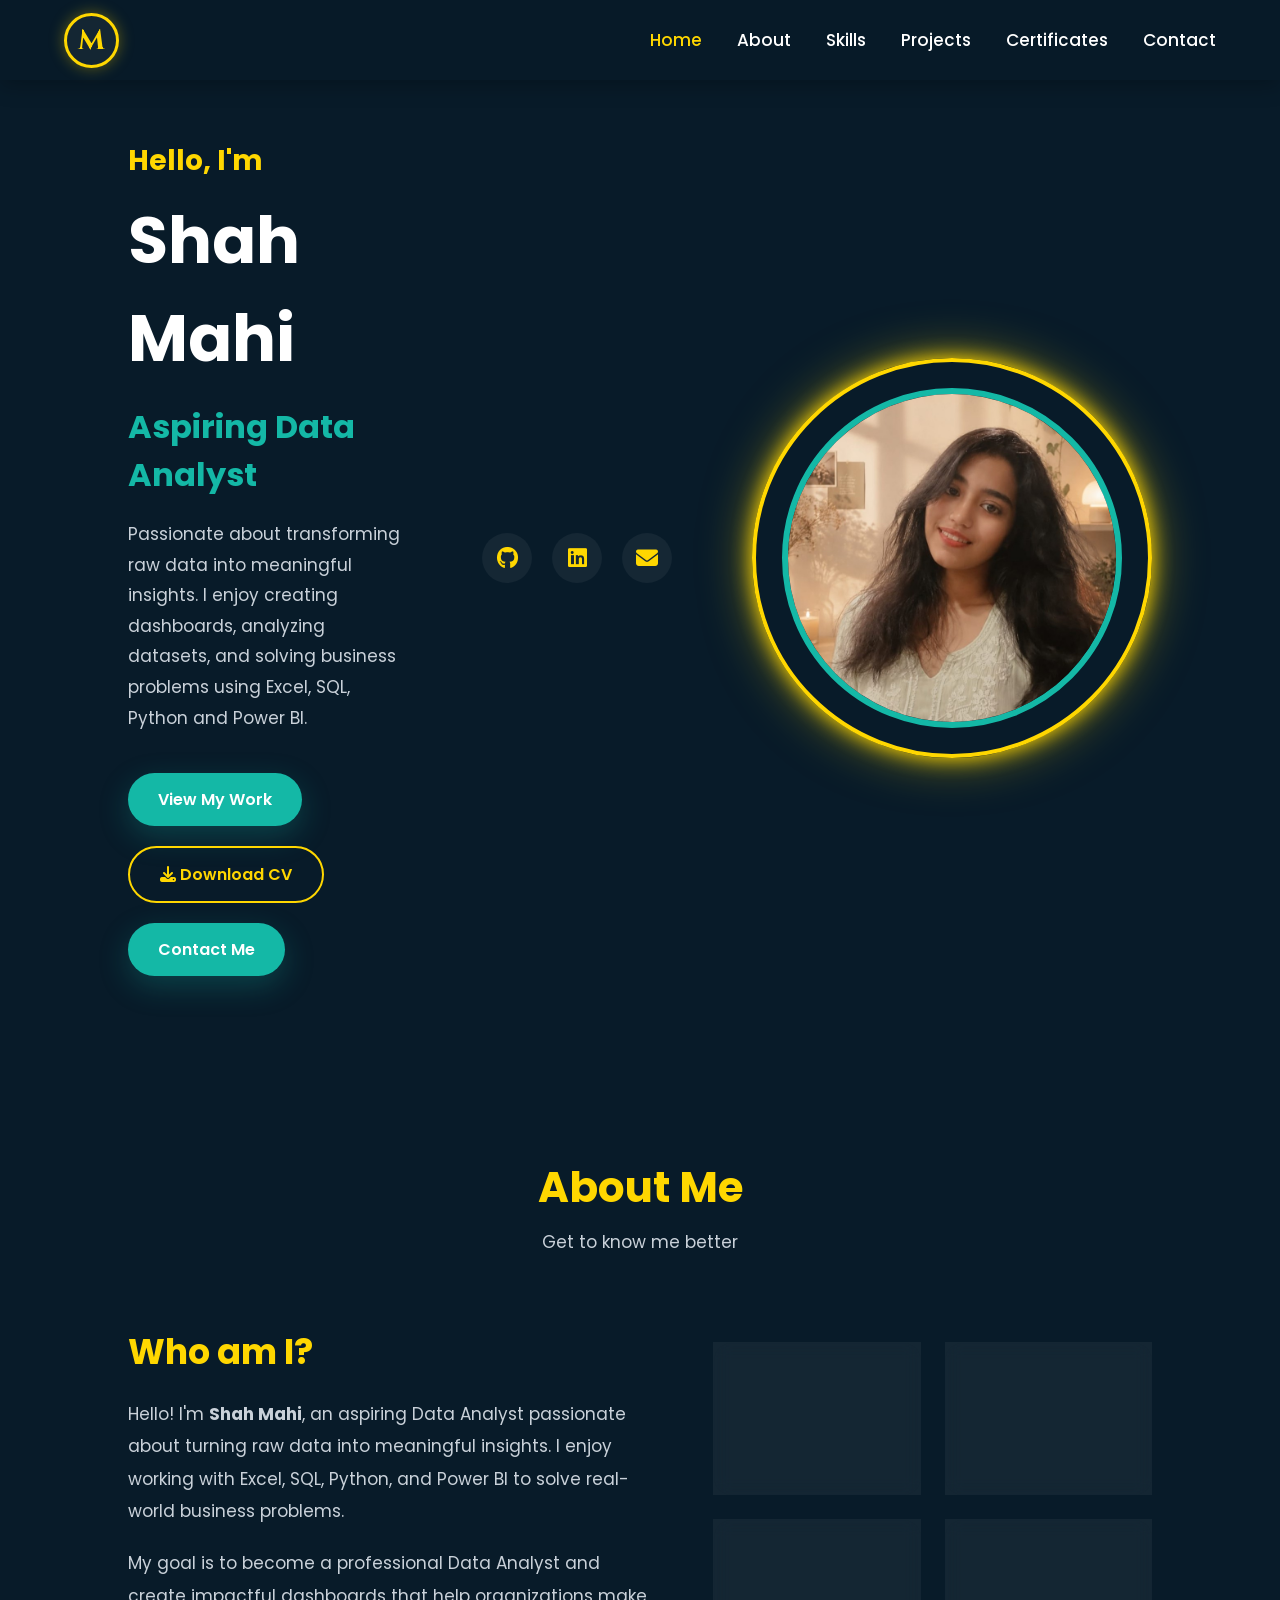
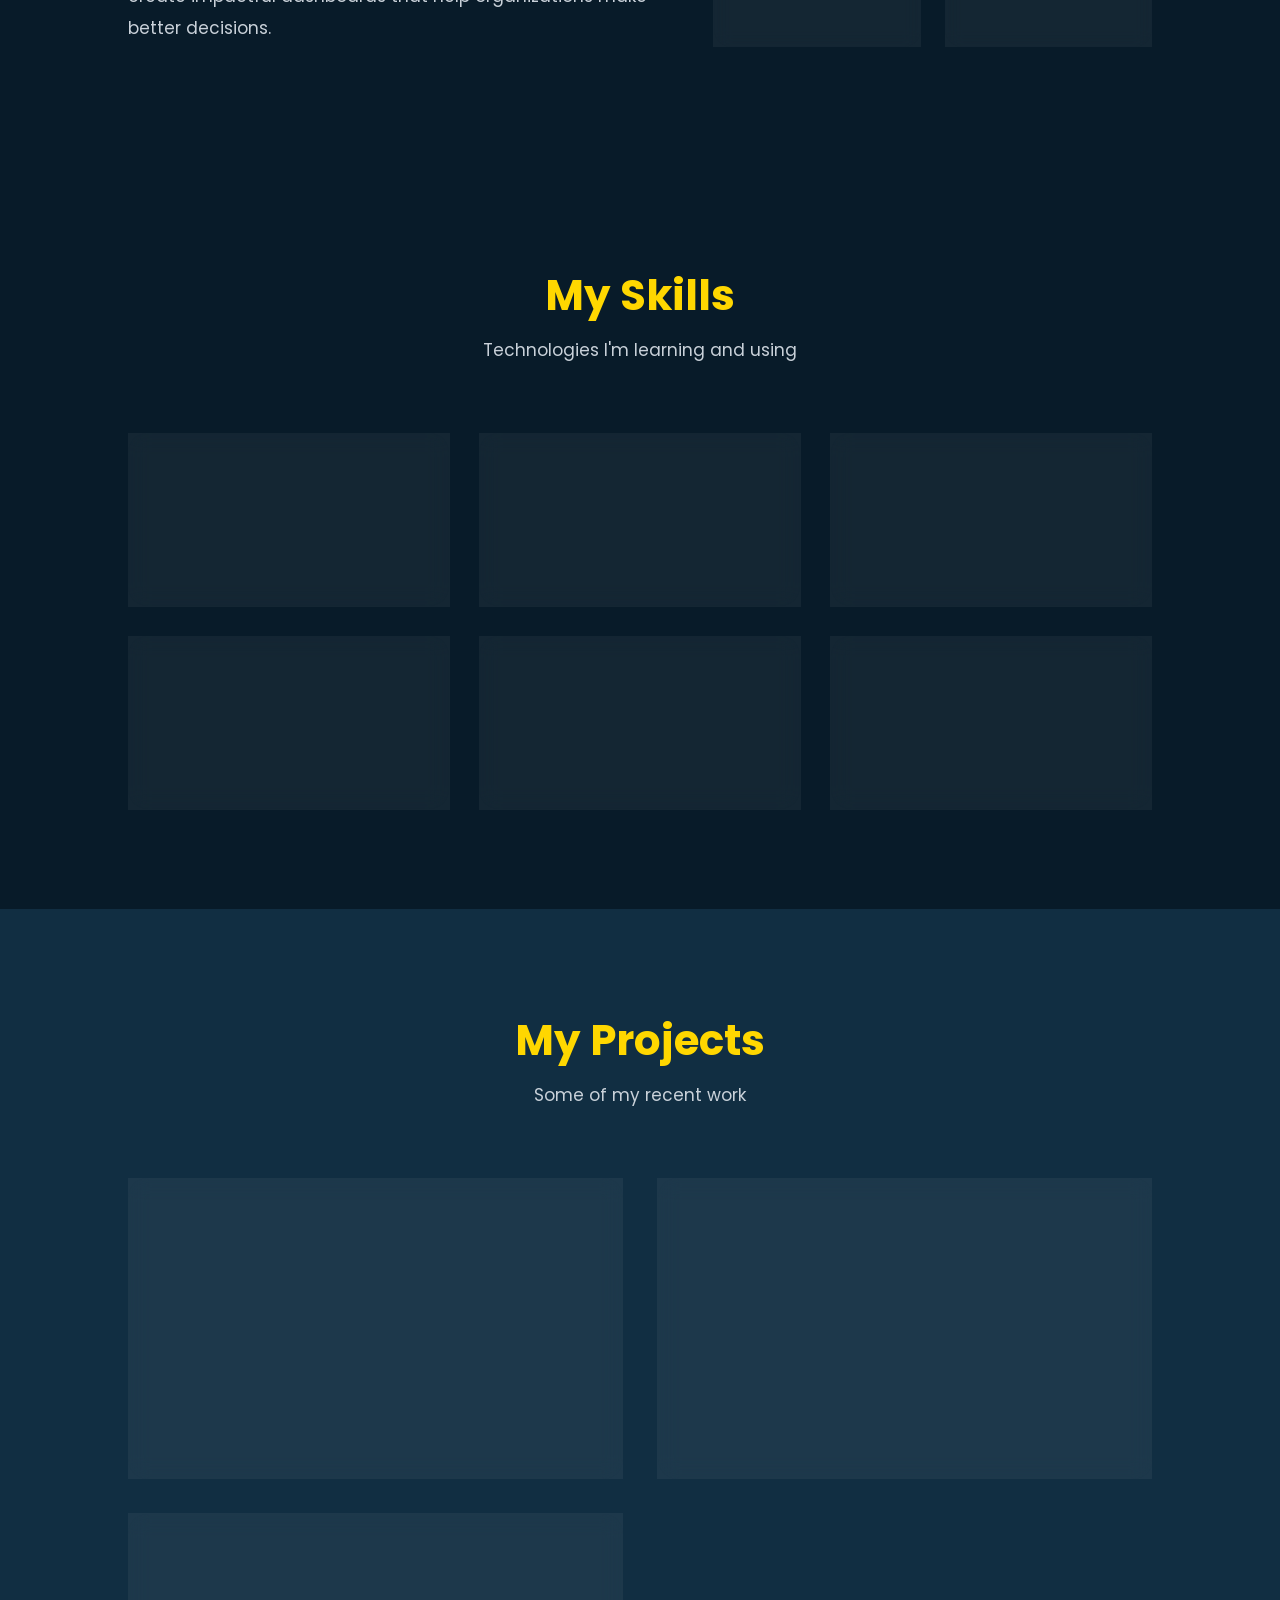
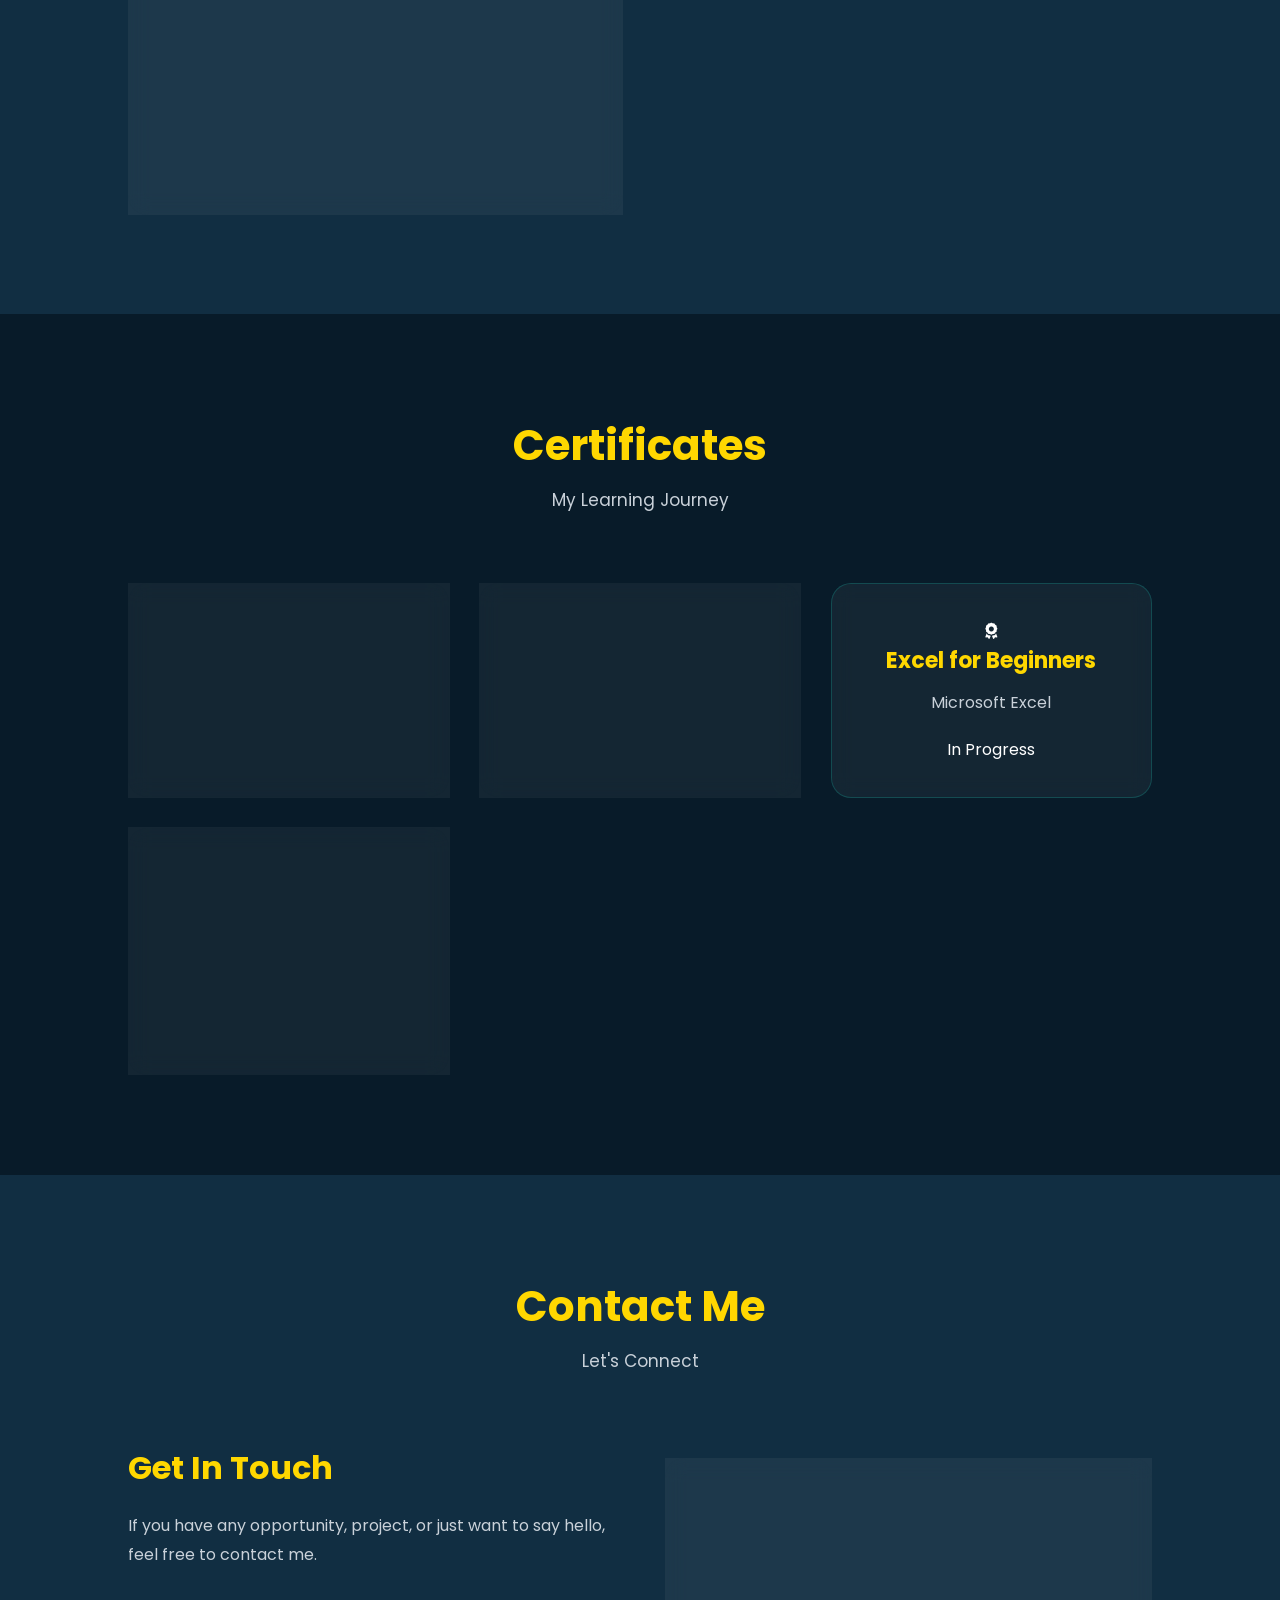
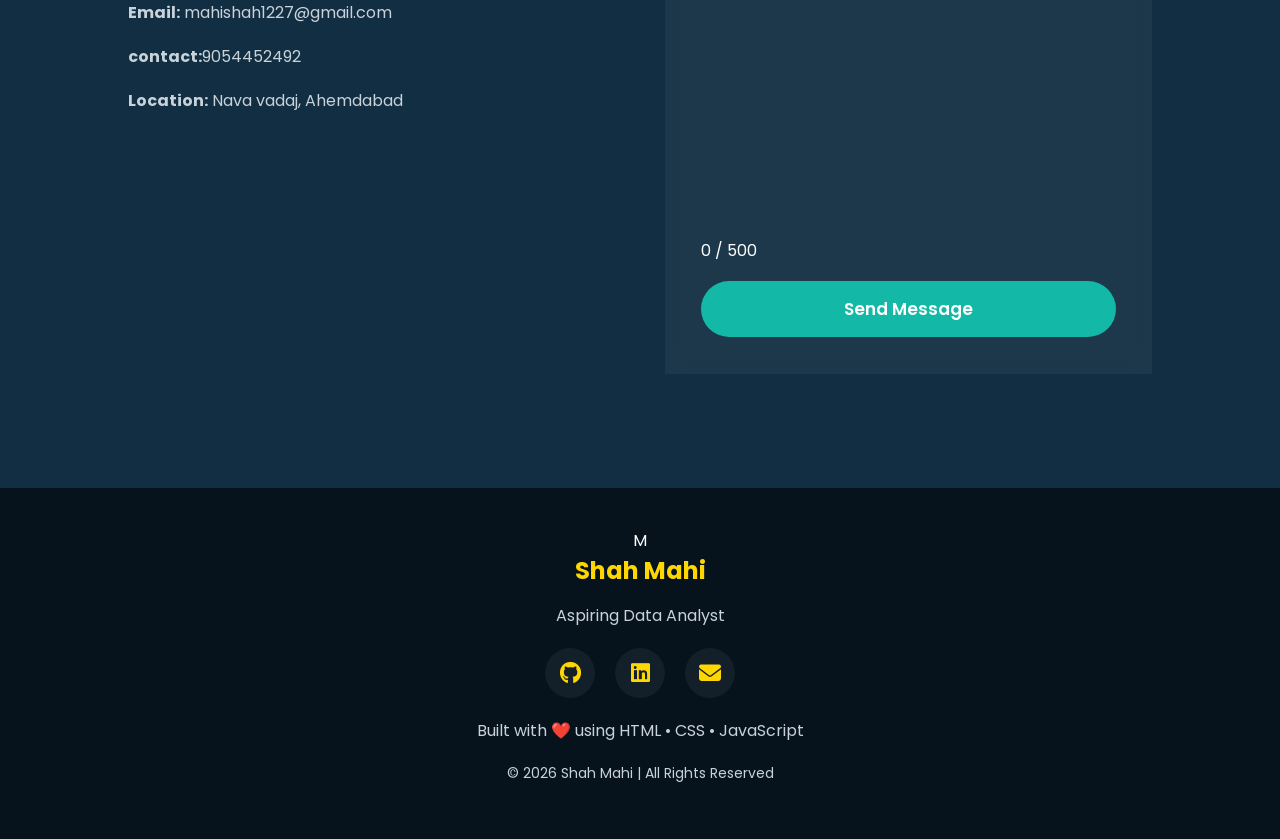
==== commit f9cd2843: "Add files via upload" ====
--- a/index.html
+++ b/index.html
@@ -96,7 +96,7 @@
                 View My Work
 
             </a>
-            <a href="Shah Mahi_Resume.pdf"
+            <a href="Mahi-shah-Resume.pdf"
            
             class="btn2"
    download>
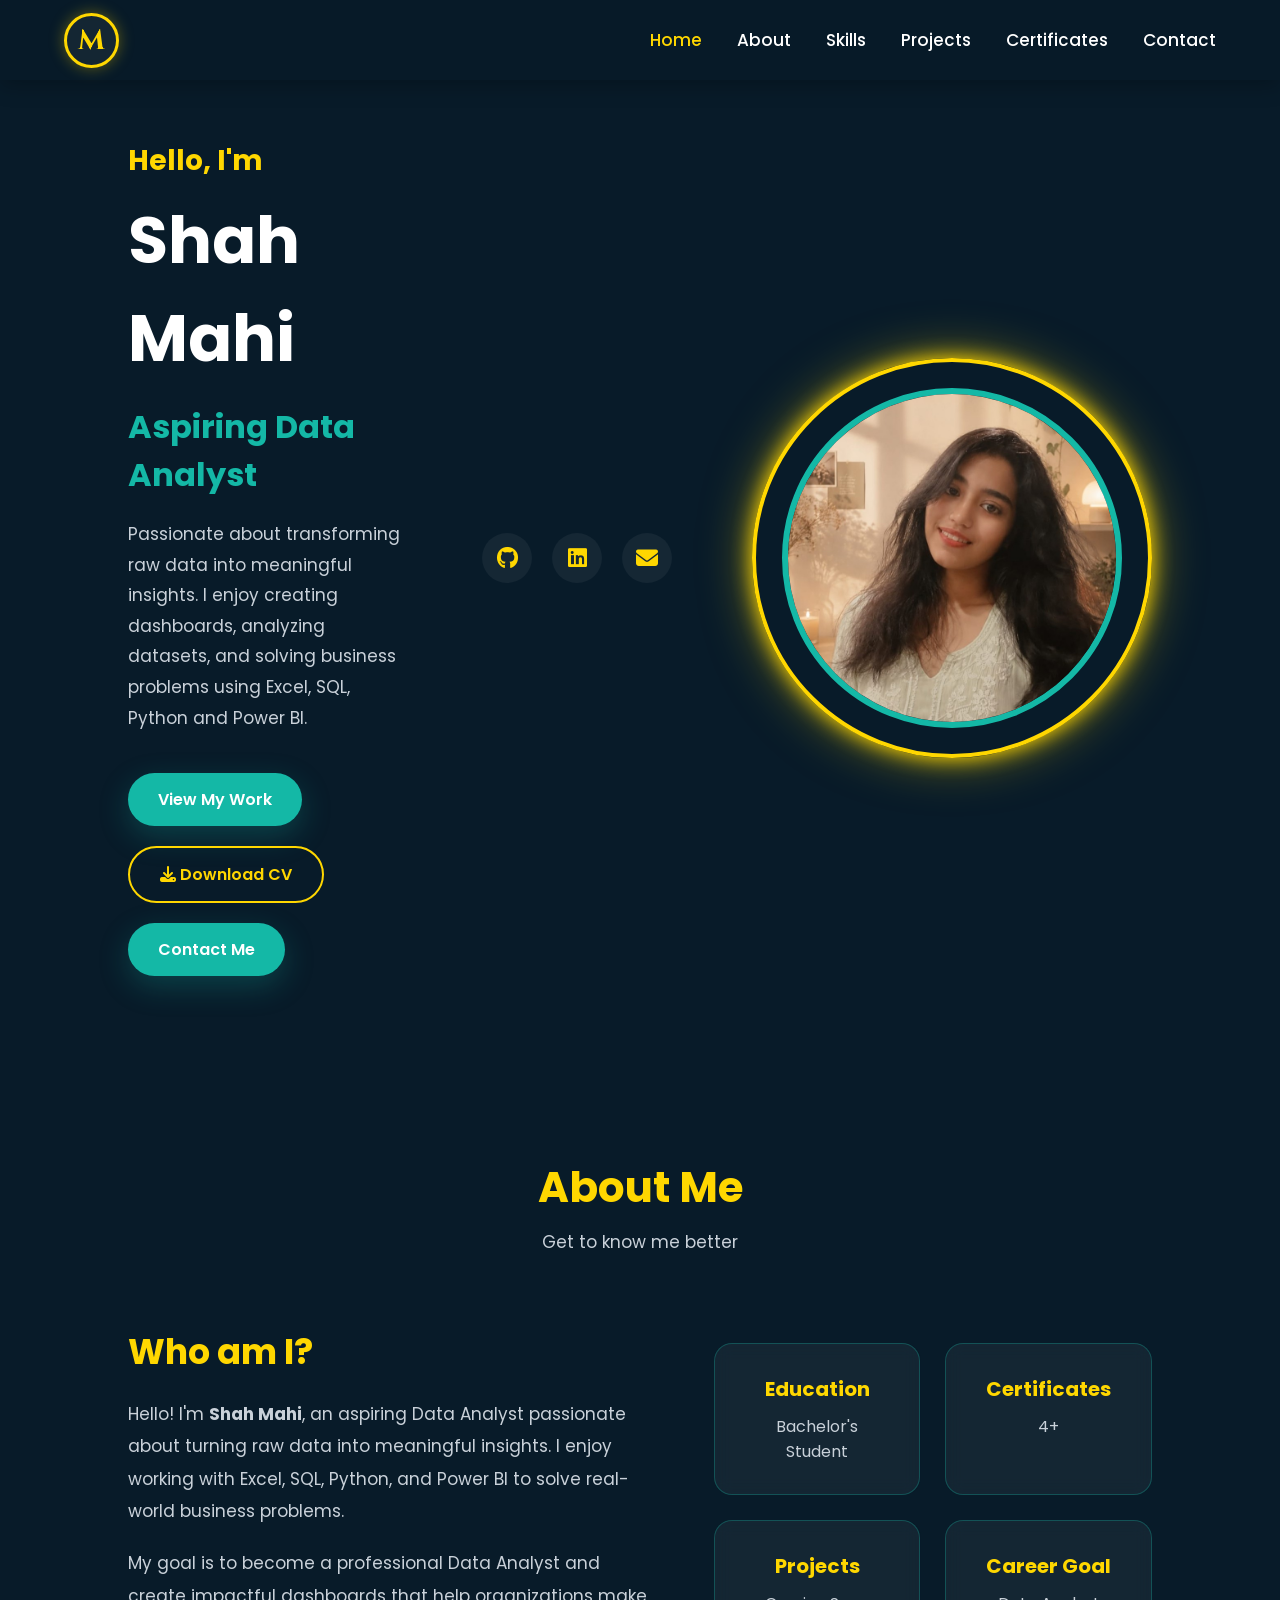
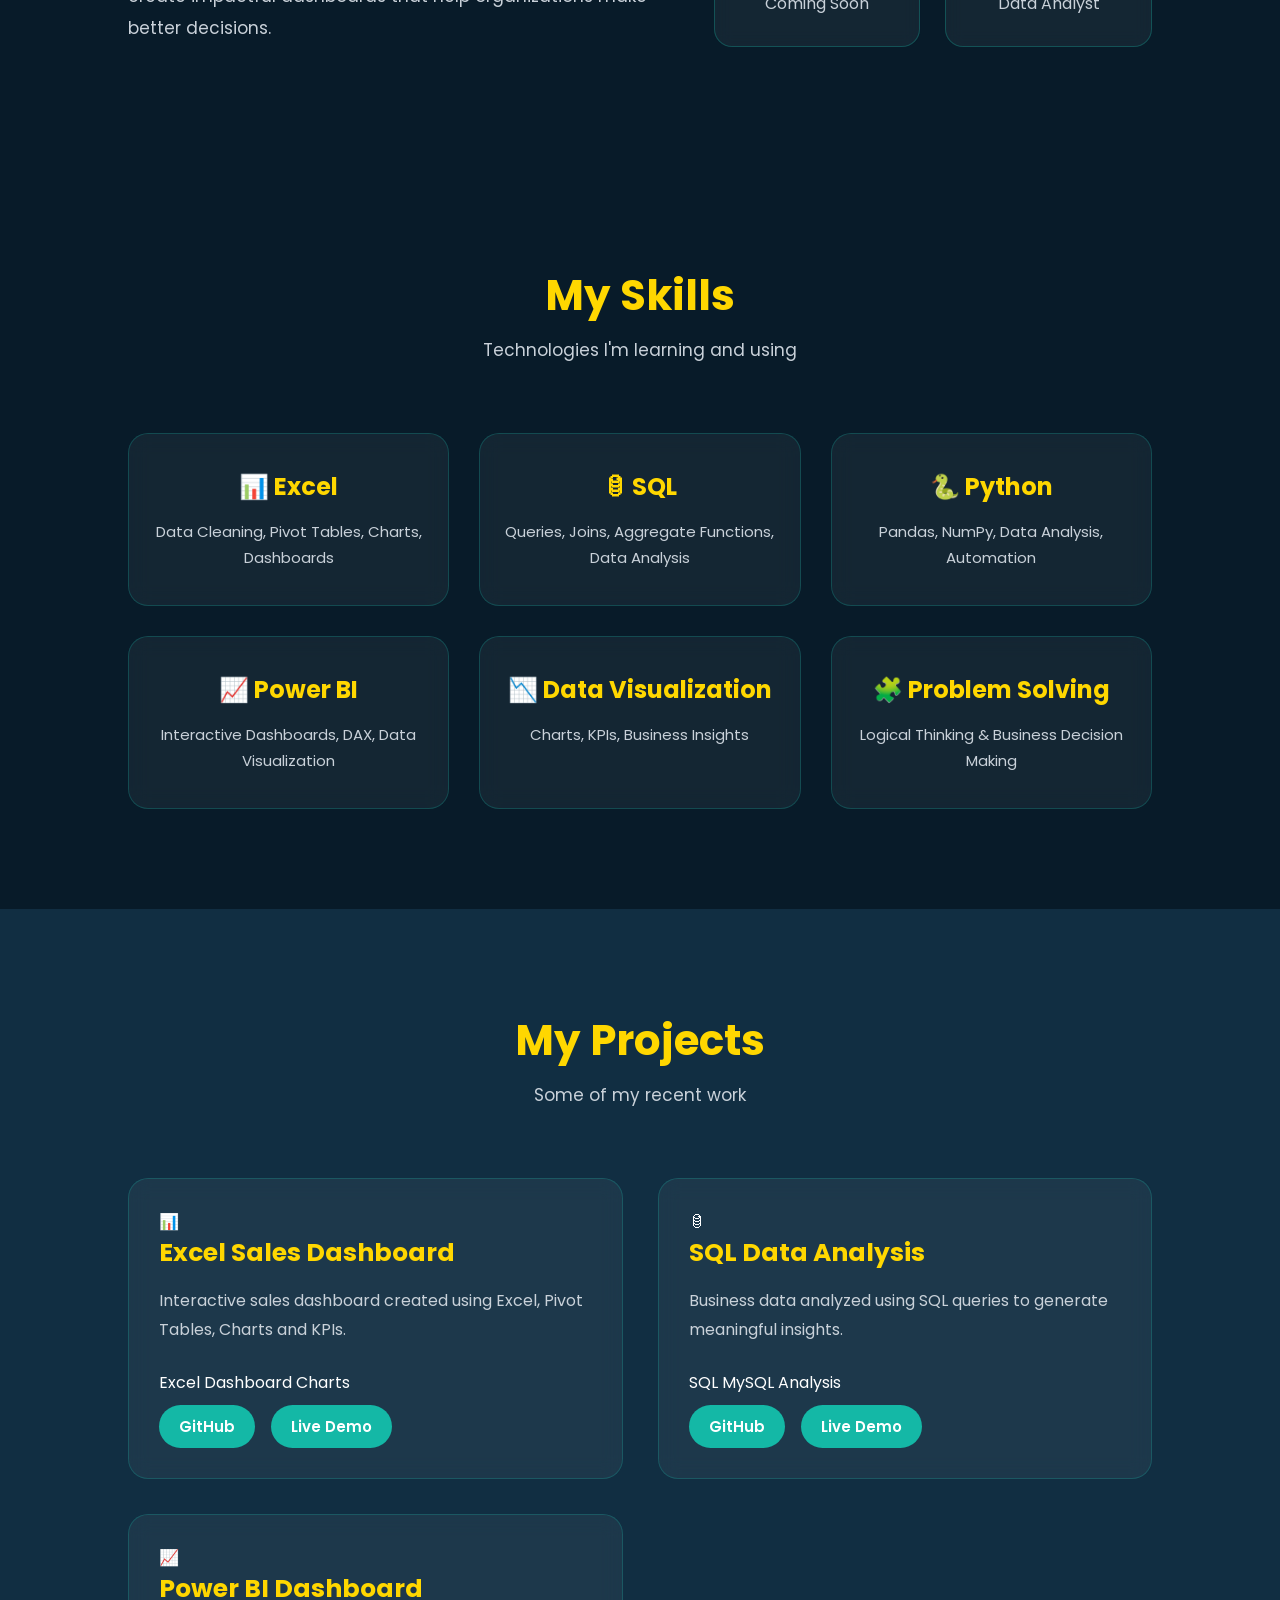
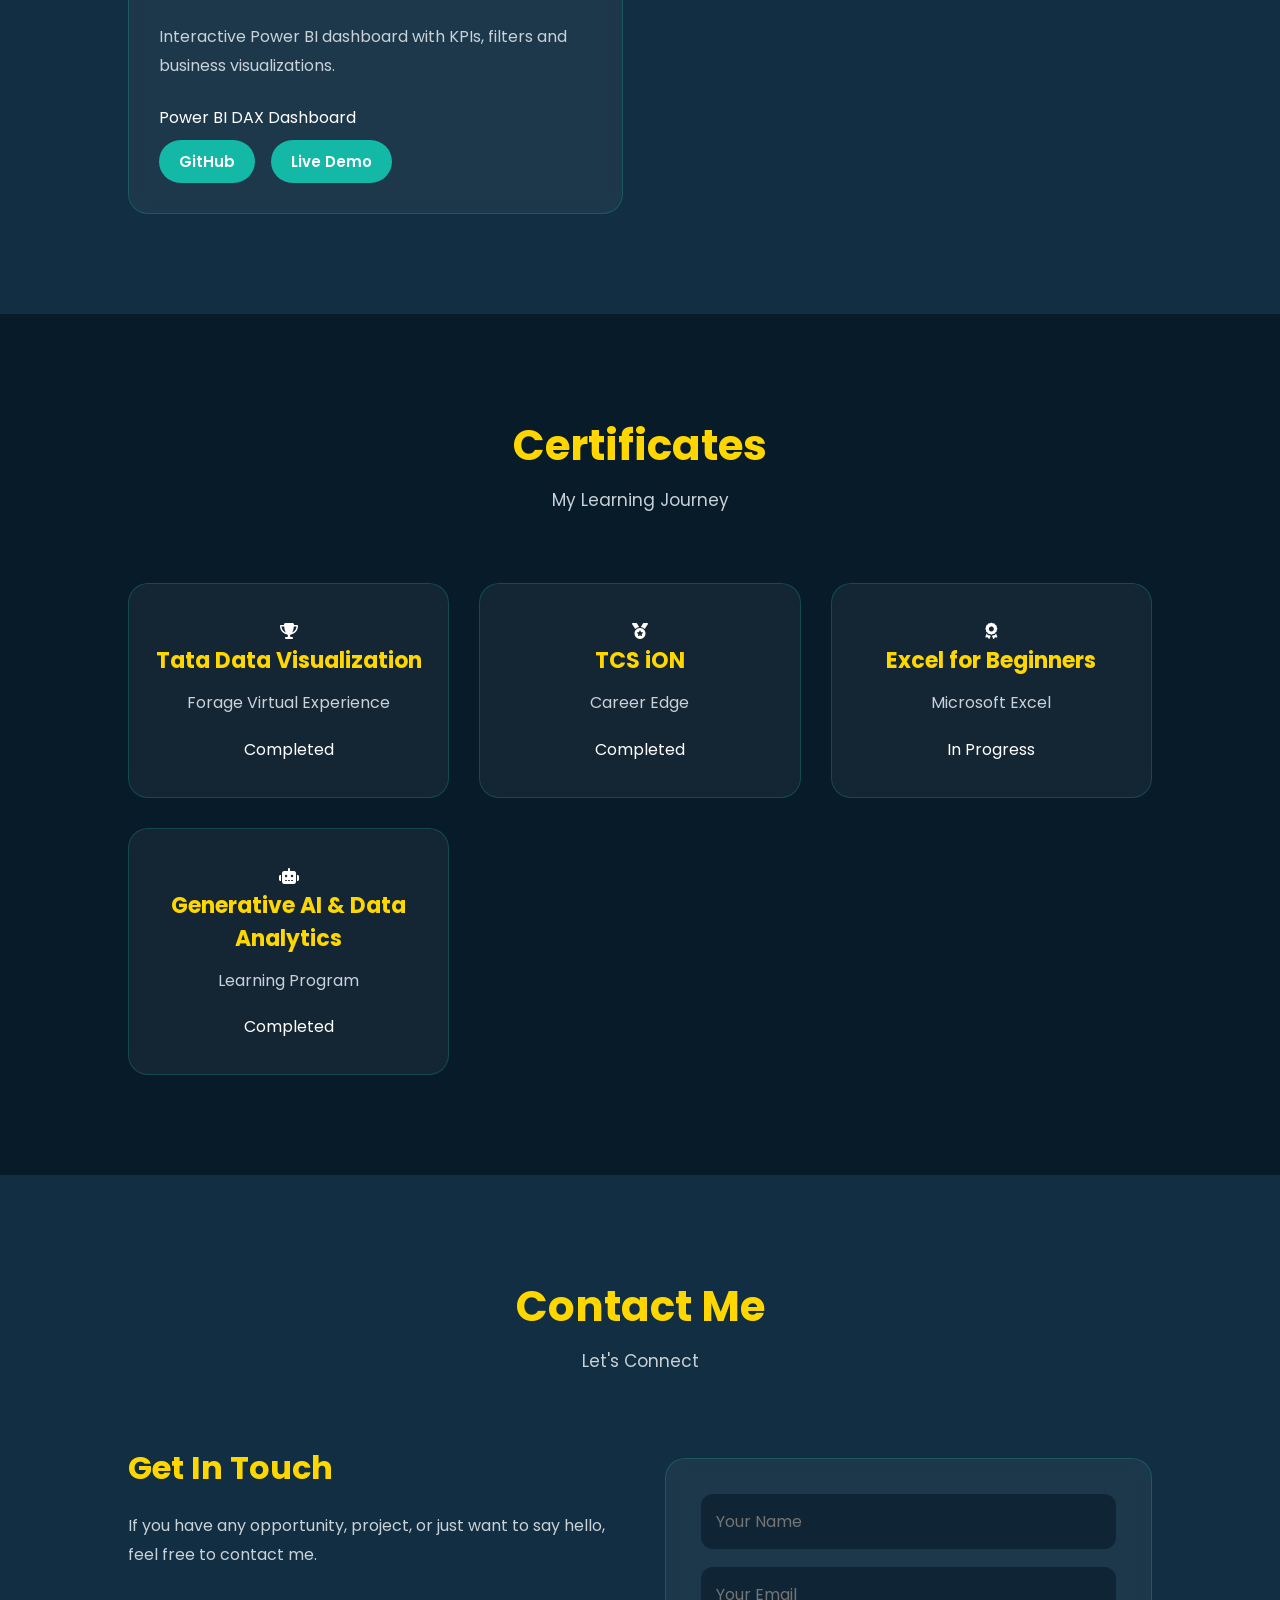
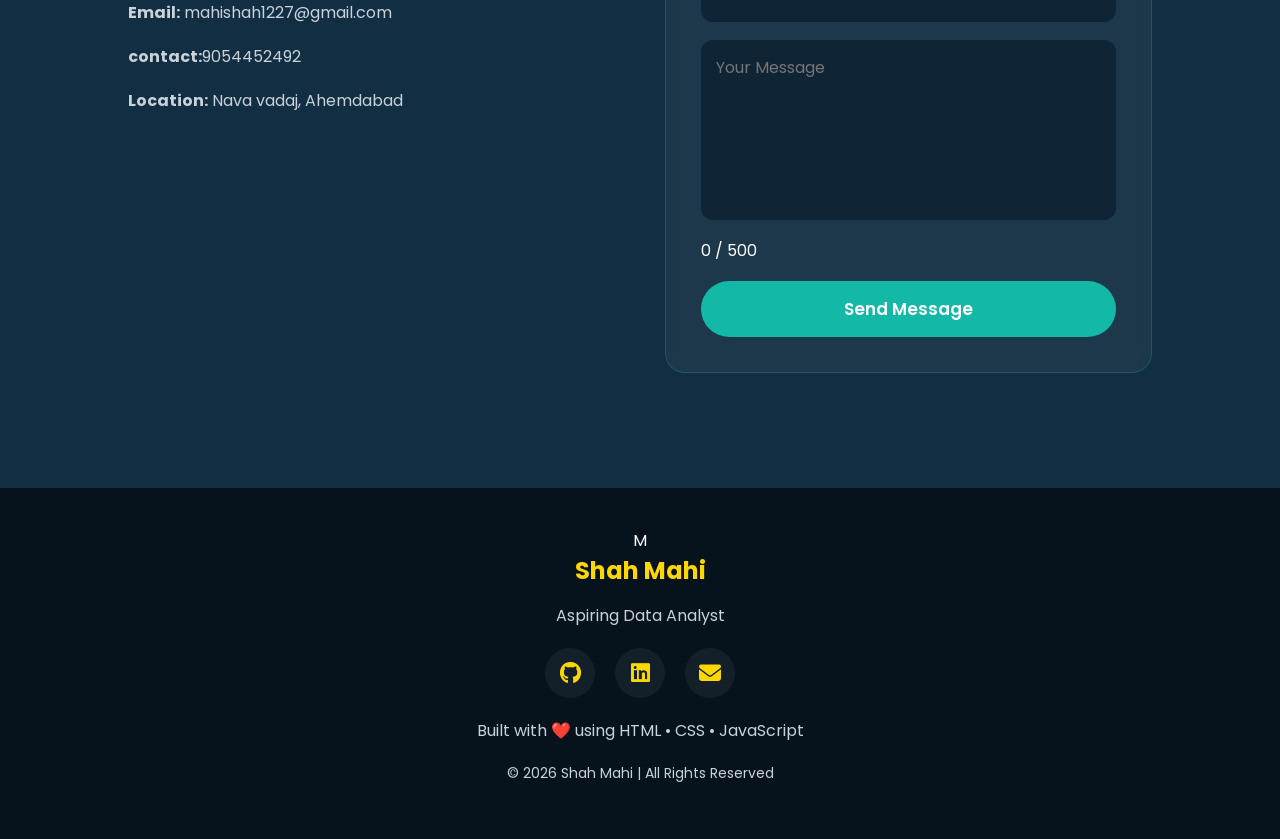
==== commit 7b890e3f: "Update index.html" ====
--- a/index.html
+++ b/index.html
@@ -7,6 +7,7 @@
 
     <meta charset="UTF-8">
     <meta name="viewport" content="width=device-width, initial-scale=1.0">
+    <meta name="google-site-verification" content="YDtyDFJp9Hho7QCiKLSAFM_Q5_xYfWONEegx1Y0Kzxg" />
 
     <title>Shah Mahi | Portfolio</title>
     <link rel="icon" type="image/png" href="favicon.png">
@@ -96,7 +97,7 @@
                 View My Work
 
             </a>
-            <a href="Mahi-shah-Resume.pdf"
+            <a href="Shah Mahi.pdf" 
            
             class="btn2"
    download>
@@ -359,7 +360,7 @@
             <i class="fa-solid fa-medal"></i>
             <h3>TCS iON</h3>
             <p>Career Edge</p>
-            <span class="badge progress">In Progress</span>
+            <span class="badge progress">Completed</span>
         </div>
 
         <div class="certificate-card">
@@ -373,7 +374,7 @@
             <i class="fa-solid fa-robot"></i>
             <h3>Generative AI & Data Analytics</h3>
             <p>Learning Program</p>
-            <span class="badge progress">In Progress</span>
+            <span class="badge progress">Completed</span>
         </div>
 
     </div>
@@ -501,4 +502,4 @@
 <script src="script.js"></script>
 </body>
 
-</html>+</html>
